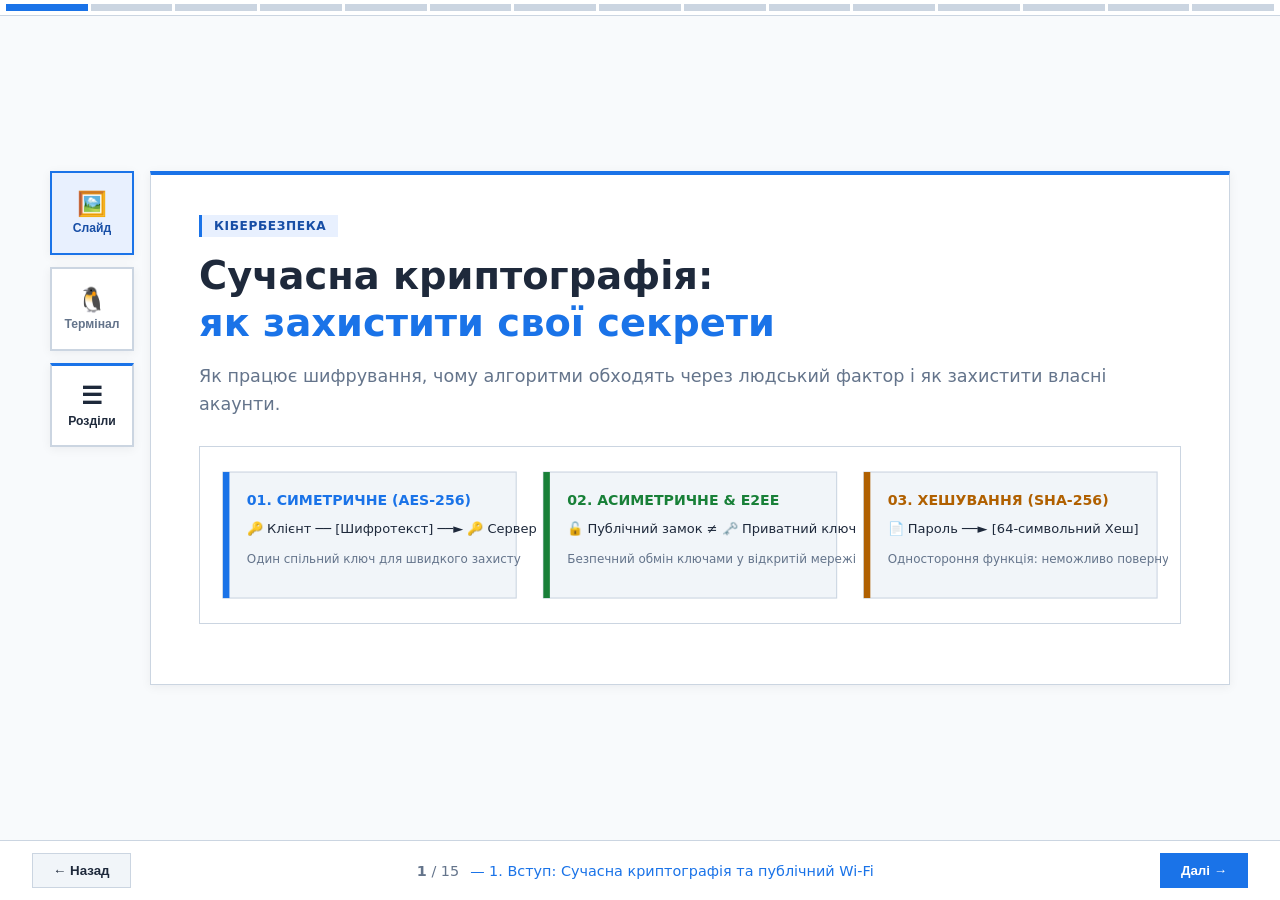
==== index.html @ 7902e2be "Init" ====
<!DOCTYPE html>
<html lang="uk">
<head>
  <meta charset="UTF-8" />
  <meta name="viewport" content="width=device-width, initial-scale=1.0" />
  <title>Сучасна криптографія</title>
  <link rel="icon" type="image/svg+xml" href="favicon.svg" />
  <link rel="stylesheet" href="styles.css?v=26" />
</head>
<body>
  <!-- Мінімалістичний сегментований індикатор прогресу зверху (замість громіздкої панелі) -->
  <div class="top-progress-strip" id="topProgressStrip" aria-label="Індикатор прогресу лекції"></div>

  <main class="stage" id="stage">

    <!-- СЛАЙД 0: Титульний + Візуальна карта -->
    <section class="slide active" data-index="0">
      <div class="slide-inner">
        <div class="cyber-pill">КІБЕРБЕЗПЕКА</div>
        <h1>Сучасна криптографія:<br><span class="gradient-text">як захистити свої секрети</span></h1>
        <p class="subtitle">Як працює шифрування, чому алгоритми обходять через людський фактор і як захистити власні акаунти.</p>

        <!-- Схема: 3 стовпи криптографії -->
        <div class="slide-svg-wrap">
          <svg viewBox="0 0 880 140" class="slide-svg" aria-label="Три кити криптографії">
            <rect x="10" y="12" width="270" height="116" fill="#F1F5F9" stroke="#CBD5E1"/>
            <rect x="10" y="12" width="6" height="116" fill="#1A73E8"/>
            <text x="32" y="42" fill="#1A73E8" font-size="13" font-weight="bold">01. СИМЕТРИЧНЕ (AES-256)</text>
            <text x="32" y="68" fill="#1E293B" font-size="12">🔑 Клієнт ── [Шифротекст] ──► 🔑 Сервер</text>
            <text x="32" y="96" fill="#64748B" font-size="11">Один спільний ключ для швидкого захисту</text>

            <rect x="305" y="12" width="270" height="116" fill="#F1F5F9" stroke="#CBD5E1"/>
            <rect x="305" y="12" width="6" height="116" fill="#188038"/>
            <text x="327" y="42" fill="#188038" font-size="13" font-weight="bold">02. АСИМЕТРИЧНЕ &amp; E2EE</text>
            <text x="327" y="68" fill="#1E293B" font-size="12">🔓 Публічний замок ≠ 🗝️ Приватний ключ</text>
            <text x="327" y="96" fill="#64748B" font-size="11">Безпечний обмін ключами у відкритій мережі</text>

            <rect x="600" y="12" width="270" height="116" fill="#F1F5F9" stroke="#CBD5E1"/>
            <rect x="600" y="12" width="6" height="116" fill="#B06000"/>
            <text x="622" y="42" fill="#B06000" font-size="13" font-weight="bold">03. ХЕШУВАННЯ (SHA-256)</text>
            <text x="622" y="68" fill="#1E293B" font-size="12">📄 Пароль ──► [64-символьний Хеш]</text>
            <text x="622" y="96" fill="#64748B" font-size="11">Одностороння функція: неможливо повернути</text>
          </svg>
        </div>
      </div>
    </section>

    <!-- СЛАЙД 1: Симетричне шифрування + Схема мережі -->
    <section class="slide" data-index="1">
      <div class="slide-inner">
        <div class="section-tag">Основи шифрування</div>
        <h2>Відкрита листівка проти Сейфа</h2>
        <p class="lead">Без криптографії кожен проміжний роутер бачить вміст пакетів. Симетричне шифрування закриває дані спільним ключем.</p>

        <!-- Схема: Перехоплення у відкритому каналі проти AES тунелю -->
        <div class="slide-svg-wrap">
          <svg viewBox="0 0 880 215" class="slide-svg" aria-label="Схема перехоплення трафіку">
            <!-- Без шифрування -->
            <rect x="10" y="10" width="860" height="90" fill="#FCE8E6" stroke="#D93025"/>
            <text x="24" y="32" fill="#D93025" font-size="12" font-weight="bold">❌ ВІДКРИТИЙ КАНАЛ (Plaintext / HTTP):</text>

            <rect x="24" y="44" width="150" height="42" fill="#FFFFFF" stroke="#CBD5E1"/>
            <text x="99" y="70" fill="#1E293B" font-size="12" font-weight="bold" text-anchor="middle">📱 Відправник</text>

            <line x1="174" y1="65" x2="320" y2="65" stroke="#D93025" stroke-width="3"/>
            <text x="247" y="56" fill="#D93025" font-size="11" font-family="monospace" text-anchor="middle">"Код: 4512"</text>

            <rect x="320" y="40" width="240" height="50" fill="#FFFFFF" stroke="#D93025" stroke-width="2"/>
            <text x="440" y="62" fill="#D93025" font-size="12" font-weight="bold" text-anchor="middle">🕵️ Wi-Fi Роутер / Перехоплювач</text>
            <text x="440" y="80" fill="#64748B" font-size="11" text-anchor="middle">Читає весь текст пакета</text>

            <line x1="560" y1="65" x2="706" y2="65" stroke="#D93025" stroke-width="3"/>
            <rect x="706" y="44" width="150" height="42" fill="#FFFFFF" stroke="#CBD5E1"/>
            <text x="781" y="70" fill="#1E293B" font-size="12" font-weight="bold" text-anchor="middle">🏢 Сервер</text>

            <!-- З шифруванням AES -->
            <rect x="10" y="114" width="860" height="90" fill="#E6F4EA" stroke="#188038"/>
            <text x="24" y="136" fill="#188038" font-size="12" font-weight="bold">✅ СИМЕТРИЧНЕ ШИФРУВАННЯ (AES-256 • Один ключ на двох):</text>

            <rect x="24" y="148" width="150" height="42" fill="#FFFFFF" stroke="#188038"/>
            <text x="99" y="174" fill="#1E293B" font-size="12" font-weight="bold" text-anchor="middle">📱 + 🔑 Ключ K</text>

            <line x1="174" y1="169" x2="320" y2="169" stroke="#188038" stroke-width="4"/>
            <text x="247" y="160" fill="#188038" font-size="11" font-family="monospace" text-anchor="middle">9f8a#d71!kLp</text>

            <rect x="320" y="144" width="240" height="50" fill="#FFFFFF" stroke="#CBD5E1"/>
            <text x="440" y="166" fill="#1E293B" font-size="12" font-weight="bold" text-anchor="middle">🕵️ Wi-Fi Роутер / Перехоплювач</text>
            <text x="440" y="184" fill="#64748B" font-size="11" text-anchor="middle">Бачить лише випадковий шум</text>

            <line x1="560" y1="169" x2="706" y2="169" stroke="#188038" stroke-width="4"/>
            <rect x="706" y="148" width="150" height="42" fill="#FFFFFF" stroke="#188038"/>
            <text x="781" y="174" fill="#1E293B" font-size="12" font-weight="bold" text-anchor="middle">🏢 + 🔑 Ключ K</text>
          </svg>
        </div>
      </div>
    </section>

    <!-- РОЗДІЛ 3: ДЕМО 1А — Класичний Шифр Цезаря -->
    <section class="slide" data-index="2">
      <div class="slide-inner">
        <div class="demo-header">
          <div>
            <span class="badge-demo">ДЕМО №1А • СИМЕТРИЧНЕ ШИФРУВАННЯ</span>
            <h2>Симетричне шифрування: Класичний Шифр Цезаря</h2>
          </div>
        </div>
        <div id="caesarPanel" class="demo-panel">
          <!-- Графічне пояснення Шифру Цезаря -->
          <div class="slide-svg-wrap">
            <svg viewBox="0 0 880 86" class="slide-svg" aria-label="Схема зсуву Шифру Цезаря">
              <rect x="10" y="10" width="210" height="66" fill="#F1F5F9" stroke="#CBD5E1"/>
              <text x="115" y="36" fill="#1E293B" font-size="12" font-weight="bold" text-anchor="middle">1. ВІДКРИТА ЛІТЕРА (x)</text>
              <text x="115" y="58" fill="#1A73E8" font-size="13" font-family="monospace" font-weight="bold" text-anchor="middle">А, Б, В ...</text>

              <line x1="220" y1="43" x2="290" y2="43" stroke="#1A73E8" stroke-width="2"/>
              <rect x="290" y="10" width="290" height="66" fill="#E8F0FE" stroke="#1A73E8"/>
              <text x="435" y="36" fill="#174EA6" font-size="12" font-weight="bold" text-anchor="middle">2. ФОРМУЛА ЗСУВУ: (x + K) mod 33</text>
              <text x="435" y="58" fill="#D93025" font-size="11" font-weight="bold" text-anchor="middle">⚠️ Лише 32 варіанти ключа K — перебір миттєвий</text>

              <line x1="580" y1="43" x2="650" y2="43" stroke="#188038" stroke-width="2"/>
              <rect x="650" y="10" width="220" height="66" fill="#E6F4EA" stroke="#188038"/>
              <text x="760" y="36" fill="#188038" font-size="12" font-weight="bold" text-anchor="middle">3. ШИФРОТЕКСТ</text>
              <text x="760" y="58" fill="#1E293B" font-size="13" font-family="monospace" font-weight="bold" text-anchor="middle">Г, Ґ, Д ...</text>
            </svg>
          </div>

          <div class="demo-grid-2">
            <div class="card">
              <h3>Вхідні дані та Ключ</h3>
              <label class="field-label">Повідомлення:</label>
              <input type="text" id="caesarInput" class="cyber-input" value="Зустрічаємось о 15:00, пароль — Піца" oninput="updateCaesar()" />

              <label class="field-label">Зсув алфавіту: <strong id="caesarShiftVal">+3</strong></label>
              <input type="range" id="caesarShift" min="1" max="32" value="3" class="cyber-range" oninput="updateCaesar()" />
              <div class="alphabet-wheel" id="alphabetPreview"></div>
            </div>

            <div class="card">
              <h3>Шифротекст та Розшифрування</h3>
              <div class="cipher-output" id="caesarOutput"></div>
              <div id="caesarAnimStatus" class="caesar-anim-status hidden"></div>
              <div class="hack-box">
                <div class="hack-header">
                  <span>Усього 32 можливих ключі</span>
                  <div class="quick-btns">
                    <button class="btn-primary btn-sm" id="btnAnimateCaesar" onclick="animateCaesarDecryption()">▶ Анімація розшифрування</button>
                    <button class="btn-danger btn-sm" onclick="bruteForceCaesar()">Перебір 32 ключів</button>
                  </div>
                </div>
                <div class="brute-results" id="caesarBruteList"></div>
              </div>
            </div>
          </div>
        </div>
      </div>
    </section>

        <!-- РОЗДІЛ 4: ДЕМО 1Б — Сучасний стандарт AES-256-GCM -->
    <section class="slide" data-index="3">
      <div class="slide-inner">
        <div class="demo-header">
          <div>
            <span class="badge-demo">ДЕМО №1Б • СИМЕТРИЧНЕ ШИФРУВАННЯ ТА АВТЕНТИФІКАЦІЯ</span>
            <h2>Симетричне шифрування: Сучасний стандарт AES-256-GCM</h2>
          </div>
        </div>
        <div id="aesPanel" class="demo-panel">
          <!-- Графічне пояснення AES-256-GCM -->
          <div class="slide-svg-wrap">
            <svg viewBox="0 0 880 92" class="slide-svg" aria-label="Схема шифрування AES-256-GCM">
              <rect x="10" y="8" width="255" height="76" fill="#F1F5F9" stroke="#CBD5E1"/>
              <text x="137" y="30" fill="#1E293B" font-size="11" font-weight="bold" text-anchor="middle">1. AES-256 (Блокове ядро)</text>
              <text x="137" y="50" fill="#1A73E8" font-size="10.5" font-family="monospace" text-anchor="middle">14 раундів • Ключ 256 біт (2^256)</text>
              <text x="137" y="69" fill="#64748B" font-size="9.5" text-anchor="middle">Сам по собі не перевіряє підміну байтів</text>

              <line x1="265" y1="46" x2="295" y2="46" stroke="#1A73E8" stroke-width="2"/>
              <rect x="295" y="8" width="285" height="76" fill="#E8F0FE" stroke="#1A73E8"/>
              <text x="437" y="30" fill="#174EA6" font-size="11" font-weight="bold" text-anchor="middle">2. CM — Counter Mode (Лічильник + IV)</text>
              <text x="437" y="50" fill="#1E293B" font-size="10.5" text-anchor="middle">Шифрує потоком будь-яку довжину тексту</text>
              <text x="437" y="69" fill="#1A73E8" font-size="9.5" font-weight="bold" text-anchor="middle">Унікальний IV робить кожен пакет неповторним</text>

              <line x1="580" y1="46" x2="610" y2="46" stroke="#188038" stroke-width="2"/>
              <rect x="610" y="8" width="260" height="76" fill="#E6F4EA" stroke="#188038" stroke-width="2"/>
              <text x="740" y="30" fill="#188038" font-size="11" font-weight="bold" text-anchor="middle">3. G — Galois Tag (Пломба 16 байт)</text>
              <text x="740" y="50" fill="#1E293B" font-size="10.5" text-anchor="middle">Контрольна сума цілісності пакета</text>
              <text x="740" y="69" fill="#D93025" font-size="9.5" font-weight="bold" text-anchor="middle">Зміна 1 біта в мережі зриває пломбу!</text>
            </svg>
          </div>

          <div class="demo-grid-2">
            <div class="card">
              <h3>1. Шифрування та структура пакета AES-GCM</h3>
              <label class="field-label">Повідомлення:</label>
              <input type="text" id="aesInput" class="cyber-input" value="Зустрічаємось о 15:00, пароль — Піца" oninput="runAESDemo()" />

              <label class="field-label">Секретний ключ (256 біт):</label>
              <div class="input-with-btn">
                <input type="text" id="aesKey" class="cyber-input" value="SuperSecretKey2026" oninput="runAESDemo()" />
                <button class="btn-secondary" onclick="mutateAESKey()">Змінити 1 символ ключа</button>
              </div>
              <div class="stats-mini">Кількість ключів: <strong>2<sup>256</sup> ≈ 1.15 × 10<sup>77</sup></strong></div>
            </div>

            <div class="card">
              <h3>2. Пакет у мережі та Перевірка пломби GCM</h3>
              <div class="cipher-output mono" id="aesOutputHex">...</div>
              <div class="cta-row" style="margin-bottom: 0.45rem;">
                <button class="btn-danger btn-sm" id="btnTamperAES" onclick="tamperAESCiphertext()">😈 Пошкодити 1 байт шифротексту в мережі</button>
              </div>
              <label class="field-label">Ключ отримувача:</label>
              <input type="text" id="aesDecryptKey" class="cyber-input" value="SuperSecretKey2026" oninput="tryDecryptAES()" />
              <div id="aesDecryptResult" class="decrypt-status success"></div>
            </div>
          </div>

          <!-- Детальне пояснення: Що таке GCM (Galois/Counter Mode) -->
          <div class="dh-usage-box">
            <div class="dh-usage-header">
              <strong>🛡️ Що означає приставка GCM (Galois/Counter Mode) у назві AES-256-GCM?</strong>
              <span>Звичайний шифр лише ховає текст, але не захищає від підміни байтів на льоту. Тому в TLS 1.3 (HTTPS) та месенджерах використовують режим <strong>GCM (автентифіковане шифрування AEAD)</strong>:</span>
            </div>
            <div class="dh-usage-grid">
              <div class="dh-usage-step">
                <div class="dh-usage-title">1. 🔢 Counter Mode (Режим лічильника)</div>
                <div style="font-size: 0.8rem; color: var(--md-text-secondary); line-height: 1.4;">Додає одноразовий вектор <code>IV (12 байт)</code> і нумерує кожен блок. Це дозволяє шифрувати дані будь-якої довжини паралельно з максимальною швидкістю.</div>
              </div>
              <div class="dh-usage-step dh-usage-step-bob">
                <div class="dh-usage-title">2. 🏷️ Galois Tag (Пломба цілісності 16 байт)</div>
                <div style="font-size: 0.8rem; color: var(--md-text-secondary); line-height: 1.4;">Під час шифрування у полі Галуа обчислюється 128-бітний <strong>тег автентифікації (GHASH)</strong>, який прикріплюється в кінець пакета як криптографічна пломба.</div>
              </div>
              <div class="dh-usage-step dh-usage-step-hacker">
                <div class="dh-usage-title">3. 🚨 Захист від активної підміни</div>
                <div style="font-size: 0.8rem; color: var(--md-text-secondary); line-height: 1.4;">Якщо хакер у мережі змінить хоча б 1 біт шифротексту наосліп, пломба <code>GCM-Tag</code> не зійдеться — і браузер миттєво відкине підроблений пакет!</div>
              </div>
            </div>
          </div>
        </div>
      </div>
    </section>

    <!-- СЛАЙД 3: Асиметричне шифрування + Схема Публічного/Приватного ключа -->
    <section class="slide" data-index="4">
      <div class="slide-inner">
        <div class="section-tag">Обмін ключами та E2EE</div>
        <h2>Як безпечно домовитися про ключ через відкриту мережу?</h2>
        <p class="lead">Якщо переслати ключ у відкритому чаті — його перехоплять. Рішення: асиметрична пара ключів.</p>

        <!-- Схема: Як працює Публічний замок та Приватний ключ -->
        <div class="slide-svg-wrap">
          <svg viewBox="0 0 880 185" class="slide-svg" aria-label="Схема асиметричного шифрування">
            <!-- Боб (Відправник) -->
            <rect x="14" y="20" width="230" height="145" fill="#F1F5F9" stroke="#CBD5E1"/>
            <rect x="14" y="20" width="230" height="6" fill="#1A73E8"/>
            <text x="129" y="50" fill="#1E293B" font-size="13" font-weight="bold" text-anchor="middle">1. ВІДПРАВНИК (БОБ)</text>
            <text x="129" y="78" fill="#1A73E8" font-size="12" font-weight="bold" text-anchor="middle">🔓 Бере Публічний ключ Аліси</text>
            <text x="129" y="102" fill="#64748B" font-size="11" text-anchor="middle">(відомий усім у мережі)</text>
            <text x="129" y="132" fill="#1E293B" font-size="11" text-anchor="middle">Клацає відкритим замком сейф</text>

            <!-- Канал передачі -->
            <line x1="244" y1="92" x2="636" y2="92" stroke="#1A73E8" stroke-width="3"/>
            <rect x="315" y="38" width="250" height="108" fill="#FFFFFF" stroke="#1A73E8" stroke-width="2"/>
            <text x="440" y="65" fill="#1E293B" font-size="12" font-weight="bold" text-anchor="middle">📦 Замкнений сейф у мережі</text>
            <text x="440" y="90" fill="#D93025" font-size="11" text-anchor="middle">🕵️ Хакер бачить Публічний ключ,</text>
            <text x="440" y="108" fill="#D93025" font-size="11" text-anchor="middle">але ним НЕ можна відкрити замок!</text>
            <text x="440" y="130" fill="#188038" font-size="11" font-weight="bold" text-anchor="middle">Тільки в один бік ──►</text>

            <!-- Аліса (Отримувач) -->
            <rect x="636" y="20" width="230" height="145" fill="#E6F4EA" stroke="#188038"/>
            <rect x="636" y="20" width="230" height="6" fill="#188038"/>
            <text x="751" y="50" fill="#1E293B" font-size="13" font-weight="bold" text-anchor="middle">2. ОТРИМУВАЧ (АЛІСА)</text>
            <text x="751" y="78" fill="#188038" font-size="12" font-weight="bold" text-anchor="middle">🗝️ Має Приватний ключ</text>
            <text x="751" y="102" fill="#64748B" font-size="11" text-anchor="middle">(ніколи не покидає її телефон)</text>
            <text x="751" y="132" fill="#188038" font-size="11" font-weight="bold" text-anchor="middle">✅ Єдина, хто відкриває сейф</text>
          </svg>
        </div>
      </div>
    </section>

    <!-- РОЗДІЛ 6: ДЕМО 2А — Протокол Діффі-Геллмана -->
    <section class="slide" data-index="5">
      <div class="slide-inner">
        <div class="demo-header">
          <div>
            <span class="badge-demo">ДЕМО №2А • ОБМІН КЛЮЧАМИ</span>
            <h2>Обмін ключами: Протокол Діффі-Геллмана та генерація ключа K</h2>
          </div>
        </div>
        <div id="dhPanel" class="demo-panel">
          <!-- Графічне пояснення обміну ключами Діффі-Геллмана: Степінь -> Залишок mod 23 -> KDF SHA-256 -> Ключ K -->
          <div class="slide-svg-wrap">
            <svg viewBox="0 0 880 96" class="slide-svg" aria-label="Схема формули Діффі-Геллмана">
              <rect x="10" y="8" width="270" height="80" fill="#F1F5F9" stroke="#CBD5E1"/>
              <text x="145" y="30" fill="#1E293B" font-size="11" font-weight="bold" text-anchor="middle">1. СТЕПІНЬ + ЗАЛИШОК (mod 23)</text>
              <text x="145" y="51" fill="#1A73E8" font-size="11" font-family="monospace" font-weight="bold" text-anchor="middle">S = B^a mod 23 = A^b mod 23</text>
              <text x="145" y="71" fill="#64748B" font-size="10" text-anchor="middle">Степінь дає велике число, а mod 23 бере залишок S</text>

              <rect x="295" y="8" width="290" height="80" fill="#E6F4EA" stroke="#188038" stroke-width="2"/>
              <text x="440" y="30" fill="#188038" font-size="11" font-weight="bold" text-anchor="middle">2. ЯК З ЧИСЛА S ОТРИМУЮТЬ КЛЮЧ K?</text>
              <text x="440" y="51" fill="#1E293B" font-size="11" font-family="monospace" font-weight="bold" text-anchor="middle">K = SHA-256(S) ──► 256 біт для AES</text>
              <text x="440" y="71" fill="#188038" font-size="10" font-weight="bold" text-anchor="middle">Спільний залишок S перетворюється у ключ K через KDF</text>

              <rect x="600" y="8" width="270" height="80" fill="#FCE8E6" stroke="#D93025"/>
              <text x="735" y="30" fill="#D93025" font-size="11" font-weight="bold" text-anchor="middle">3. ПАСИВНИЙ ХАКЕР У МЕРЕЖІ</text>
              <text x="735" y="51" fill="#1E293B" font-size="10.5" text-anchor="middle">Пасивно проглядає трафік (бачить лише A і B),</text>
              <text x="735" y="71" fill="#D93025" font-size="10" font-weight="bold" text-anchor="middle">не втручається, але без a і b не знайде ні S, ні K!</text>
            </svg>
          </div>

          <div class="dh-stage">
            <div class="dh-column">
              <h3>👩‍💻 Аліса</h3>
              <div class="color-step">
                <span>Спільні параметри:</span>
                <code class="dh-pill">g = 5, p = 23</code>
              </div>
              <div class="color-step">
                <span>Секрет Аліси (<strong id="aliceSecretVal">a = 3</strong>):</span>
                <input type="range" id="aliceSecretNum" min="2" max="7" value="3" oninput="updateDHColors()" />
              </div>
              <div class="color-step">
                <span>1. Відкритий пакет A = 5^a mod 23:</span>
                <code class="dh-formula" id="alicePublicCalc">5^3 = 125 ──► 125 mod 23 = 10</code>
              </div>
              <div class="color-step final-key-box">
                <span>2. Підносить пакет Боба (B) до степеня a і бере залишок mod 23:</span>
                <code class="dh-formula" id="alicePowerStep">Степінь: B^a = 20^3 = 8000</code>
                <code class="dh-formula" id="aliceModStep">Залишок S: 8000 ÷ 23 = 347 (залишок 19)</code>
                <div class="dh-key-result" id="aliceFinalHex">Спільний секрет S = 19 ──► K = SHA256(19)</div>
              </div>
            </div>

            <div class="dh-column hacker-column">
              <h3>🕵️ Пасивний перегляд трафіку</h3>
              <div class="intercepted-items">
                <div class="intercept-item"><span>Режим хакера:</span><strong>Пасивний (без втручання)</strong></div>
                <div class="intercept-item"><span>Бачить у мережі:</span><code id="hackerPubInfo">g = 5, p = 23</code></div>
                <div class="intercept-item"><span>Пакет Аліси:</span><code id="hackerAliceMix">A = 10 (степінь a невідомий)</code></div>
                <div class="intercept-item"><span>Пакет Боба:</span><code id="hackerBobMix">B = 20 (степінь b невідомий)</code></div>
              </div>
              <div class="hacker-fail-box">
                <span>Чому хакер не може знайти S та K з A і B:</span>
                <code class="dh-formula" id="hackerWrongHex">Пробує A × B mod 23: 10 × 20 = 200 mod 23 = 16</code>
                <div class="fail-tag" id="hackerFailReason">❌ Отримав S = 16 замість 19 (бо без a і b не можна обчислити B^a mod 23!)</div>
              </div>
            </div>

            <div class="dh-column">
              <h3>🧑‍💻 Боб</h3>
              <div class="color-step">
                <span>Спільні параметри:</span>
                <code class="dh-pill">g = 5, p = 23</code>
              </div>
              <div class="color-step">
                <span>Секрет Боба (<strong id="bobSecretVal">b = 5</strong>):</span>
                <input type="range" id="bobSecretNum" min="2" max="7" value="5" oninput="updateDHColors()" />
              </div>
              <div class="color-step">
                <span>1. Відкритий пакет B = 5^b mod 23:</span>
                <code class="dh-formula" id="bobPublicCalc">5^5 = 3125 ──► 3125 mod 23 = 20</code>
              </div>
              <div class="color-step final-key-box">
                <span>2. Підносить пакет Аліси (A) до степеня b і бере залишок mod 23:</span>
                <code class="dh-formula" id="bobPowerStep">Степінь: A^b = 10^5 = 100000</code>
                <code class="dh-formula" id="bobModStep">Залишок S: 100000 ÷ 23 = 4347 (залишок 19)</code>
                <div class="dh-key-result" id="bobFinalHex">Спільний секрет S = 19 ──► K = SHA256(19)</div>
              </div>
            </div>
          </div>

          <!-- Пояснення: Як зі спільного залишку S ми отримуємо ключ K і шифруємо повідомлення -->
          <div class="dh-usage-box">
            <div class="dh-usage-header">
              <strong>🔗 КРОК 3: Як зі спільного числа S утворюється ключ K і як він працює?</strong>
              <span>Саме піднесення до степеня дає величезне число (<code>8000</code> у Аліси і <code>100000</code> у Боба), але <strong>залишок від ділення на 23 (<code>mod 23</code>)</strong> у обох однаковий: <code>S = 19</code>. Далі з <code>S</code> виготовляють 256-бітний ключ <code>K = SHA-256(S)</code> для шифру <strong>AES-256</strong>:</span>
            </div>
            <div class="dh-usage-grid">
              <div class="dh-usage-step">
                <div class="dh-usage-title">1. 🔑 Генерація ключа K із секрету S (KDF)</div>
                <code class="dh-formula" id="dhUseAliceEnc">K = SHA-256("19") = 4A8F...9C21</code>
                <div class="dh-usage-sub" id="dhUseCipherHex">Аліса шифрує AES(K): 🔒 9F4A...E9B1</div>
              </div>
              <div class="dh-usage-step dh-usage-step-hacker">
                <div class="dh-usage-title">2. 🕵️ Хакер хешує своє хибне число (16 ≠ 19)</div>
                <code class="dh-formula" id="dhUseHackerTry">K_hack = SHA-256("16") = 09D1...3B77</code>
                <div class="fail-tag" id="dhUseHackerFail">❌ Інший ключ AES: розшифрування заблоковано!</div>
              </div>
              <div class="dh-usage-step dh-usage-step-bob">
                <div class="dh-usage-title">3. 🧑‍💻 Боб генерує той самий K і читає</div>
                <code class="dh-formula" id="dhUseBobDec">K = SHA-256("19") = 4A8F...9C21</code>
                <div class="dh-usage-ok" id="dhUseBobOk">✅ AES_Decrypt(K): «Зустріч о 18:00»</div>
              </div>
            </div>
          </div>
        </div>
      </div>
    </section>

    <!-- РОЗДІЛ 7: ДЕМО 2Б — Хмарний чат проти Наскрізного шифрування (E2EE) -->
    <section class="slide" data-index="6">
      <div class="slide-inner">
        <div class="demo-header">
          <div>
            <span class="badge-demo">ДЕМО №2Б • АРХІТЕКТУРА МЕСЕНДЖЕРІВ</span>
            <h2>Архітектура месенджерів: Хмарний чат проти Наскрізного шифрування (E2EE)</h2>
          </div>
        </div>
        <div id="chatPanel" class="demo-panel">
          <!-- Графічне порівняння Хмарного чату та E2EE -->
          <div class="slide-svg-wrap">
            <svg viewBox="0 0 880 86" class="slide-svg" aria-label="Схема Хмарного чату проти E2EE">
              <rect x="10" y="10" width="420" height="66" fill="#FCE8E6" stroke="#D93025"/>
              <text x="220" y="34" fill="#D93025" font-size="11" font-weight="bold" text-anchor="middle">☁️ ХМАРНИЙ ЧАТ (Клієнт ──► Сервер із ключем ──► Клієнт)</text>
              <text x="220" y="56" fill="#1E293B" font-size="11" text-anchor="middle">Сервер розшифровує текст для синхронізації</text>

              <rect x="450" y="10" width="420" height="66" fill="#E6F4EA" stroke="#188038"/>
              <text x="660" y="34" fill="#188038" font-size="11" font-weight="bold" text-anchor="middle">🔒 НАСКРІЗНЕ E2EE (Клієнт ══════► Клієнт)</text>
              <text x="660" y="56" fill="#1E293B" font-size="11" text-anchor="middle">Ключі тільки на телефонах • Сервер бачить лише шум</text>
            </svg>
          </div>

          <div class="chat-mode-selector">
            <button class="chat-arch-btn active" id="archCloudBtn" onclick="setChatArchitecture('cloud')">☁️ Хмарний чат (Telegram / Discord)</button>
            <button class="chat-arch-btn" id="archE2EBtn" onclick="setChatArchitecture('e2ee')">🔒 Наскрізне E2EE (Signal / Secret Chat)</button>
          </div>

          <div class="chat-sim-grid">
            <div class="chat-node">
              <h4>📱 Відправник</h4>
              <div class="key-badge" id="senderKeyBadge"></div>
              <textarea id="chatMsgInput" rows="2" class="cyber-input">Код доступу: 8492-9910</textarea>
              <button class="btn-primary full-width" onclick="simulateSendMessage()">Надіслати</button>
            </div>

            <div class="chat-node" id="serverNodeBox">
              <h4>🏢 Сервер месенджера</h4>
              <div class="key-badge" id="serverKeyStatus"></div>
              <div class="server-view-box">
                <div class="server-payload" id="serverPayloadView"></div>
              </div>
              <p class="small-note" id="serverExplainText"></p>
            </div>

            <div class="chat-node">
              <h4>📱 Отримувач</h4>
              <div class="key-badge" id="receiverKeyBadge"></div>
              <div class="chat-bubble-received" id="receiverMsgView"></div>
            </div>
          </div>
        </div>
      </div>
    </section>

        <!-- СЛАЙД 8: Хешування (Теорія + Схема верифікації пароля в БД + Навіщо потрібна Сіль у відкритому вигляді) -->
    <section class="slide" data-index="7">
      <div class="slide-inner">
        <div class="section-tag">Хешування та Паролі</div>
        <h2>Функція в один бік: SHA-256 та Криптографічна «Сіль» (Salt)</h2>
        <p class="lead">Сайти не зберігають паролі — вони зберігають їхній 64-символьний хеш разом з унікальною <strong>«сіллю» у відкритому вигляді (Plain Text)</strong>.</p>

        <!-- Схема: Як сервер перевіряє пароль через Хеш + Сіль -->
        <div class="slide-svg-wrap">
          <svg viewBox="0 0 880 190" class="slide-svg" aria-label="Схема хешування паролів">
            <!-- Вхід -->
            <rect x="14" y="22" width="195" height="64" fill="#F1F5F9" stroke="#CBD5E1"/>
            <text x="111" y="48" fill="#1E293B" font-size="12" font-weight="bold" text-anchor="middle">1. Введення пароля</text>
            <text x="111" y="70" fill="#1A73E8" font-size="12" font-family="monospace" text-anchor="middle">"MySecret2026"</text>

            <rect x="14" y="100" width="195" height="68" fill="#FEF7E0" stroke="#B06000"/>
            <text x="111" y="124" fill="#B06000" font-size="11.5" font-weight="bold" text-anchor="middle">+ Унікальна Сіль (Salt з БД)</text>
            <text x="111" y="144" fill="#1E293B" font-size="11.5" font-family="monospace" font-weight="bold" text-anchor="middle">"#9xK2pL" (Plain Text)</text>
            <text x="111" y="160" fill="#64748B" font-size="9.5" text-anchor="middle">Не секрет! Береться з таблиці БД</text>

            <line x1="209" y1="54" x2="275" y2="85" stroke="#1A73E8" stroke-width="2"/>
            <line x1="209" y1="134" x2="275" y2="105" stroke="#B06000" stroke-width="2"/>

            <!-- Хеш-функція -->
            <rect x="275" y="52" width="185" height="86" fill="#E8F0FE" stroke="#1A73E8" stroke-width="2"/>
            <text x="367" y="82" fill="#174EA6" font-size="13" font-weight="bold" text-anchor="middle">⚙️ SHA-256 / Argon2</text>
            <text x="367" y="102" fill="#1E293B" font-size="10.5" text-anchor="middle">Хешує: Пароль + Сіль</text>
            <text x="367" y="122" fill="#D93025" font-size="10" font-weight="bold" text-anchor="middle">◄── Назад неможливо!</text>

            <line x1="460" y1="95" x2="515" y2="95" stroke="#188038" stroke-width="3"/>

            <!-- База даних -->
            <rect x="515" y="22" width="350" height="146" fill="#E6F4EA" stroke="#188038"/>
            <text x="690" y="46" fill="#188038" font-size="11.5" font-weight="bold" text-anchor="middle">🗄️ БАЗА ДАНИХ СЕРВЕРА (Сіль у Plain Text + Хеш):</text>
            <rect x="532" y="58" width="316" height="32" fill="#FEF7E0" stroke="#B06000"/>
            <text x="690" y="79" fill="#B06000" font-size="11" font-family="monospace" font-weight="bold" text-anchor="middle">salt (відкритий текст): "#9xK2pL"</text>
            <rect x="532" y="96" width="316" height="32" fill="#FFFFFF" stroke="#CBD5E1"/>
            <text x="690" y="117" fill="#1E293B" font-size="11" font-family="monospace" text-anchor="middle">hash: e3b0c44298fc1c149afbf4c8996fb924...</text>
            <text x="690" y="150" fill="#188038" font-size="11" font-weight="bold" text-anchor="middle">✅ Якщо SHA-256(Пароль + Сіль) == hash — вхід дозволено</text>
          </svg>
        </div>

        <div class="demo-grid-2">
          <div class="card">
            <h3>🔓 Чому Сіль (Salt) зберігається у відкритому вигляді?</h3>
            <p style="font-size: 0.9rem; line-height: 1.5; color: var(--md-text);">
              <strong>Сіль — це не секретний ключ шифрування.</strong> У таблиці бази даних вона лежить <strong>відкритим текстом (Plain Text)</strong> прямо поруч із хешем кожного користувача.
            </p>
            <p style="font-size: 0.86rem; line-height: 1.45; color: var(--md-text-secondary); margin-top: 0.45rem;">
              Коли ви вводите пароль під час входу, сервер читає вашу відкриту сіль із бази (<code>"#9xK2pL"</code>), додає її до введеного пароля і обчислює <code>SHA-256("MySecret2026" + "#9xK2pL")</code>.
            </p>
          </div>

          <div class="card">
            <h3>🛡️ Навіщо додавати Сіль, якщо хакер теж її бачить?</h3>
            <p style="font-size: 0.88rem; line-height: 1.45; color: var(--md-text);">
              <strong>1. Різні хеші для однакових паролів:</strong> Без солі у двох людей з однаковим паролем буде однаковий хеш. З унікальною сіллю (<code>#9xK2pL</code> у Івана та <code>@7mQ1zR</code> у Марії) їхні хеші стають повністю різними!
            </p>
            <p style="font-size: 0.88rem; line-height: 1.45; color: var(--md-text); margin-top: 0.45rem;">
              <strong>2. Захист від готових таблиць (Rainbow Tables):</strong> Хакер не може пробити хеш за 1 секунду по готовій базі наперед обчислених хешів — йому доведеться перебирати паролі з нуля окремо для кожної солі!
            </p>
          </div>
        </div>
      </div>
    </section>

    <!-- СЛАЙД 6: ДЕМО 3 — SHA-256 + Краш-тест паролів -->
    <section class="slide" data-index="8">
      <div class="slide-inner">
        <div class="demo-header">
          <div>
            <span class="badge-demo">ДЕМО №3</span>
            <h2>Лавинний ефект SHA-256 та Стійкість паролів</h2>
          </div>
        </div>

        <!-- Графічне пояснення Лавинного ефекту та Формули Ентропії -->
        <div class="slide-svg-wrap">
          <svg viewBox="0 0 880 86" class="slide-svg" aria-label="Схема Лавинного ефекту та Ентропії пароля">
            <rect x="10" y="10" width="420" height="66" fill="#E8F0FE" stroke="#1A73E8"/>
            <text x="220" y="34" fill="#174EA6" font-size="11" font-weight="bold" text-anchor="middle">🌪️ ЛАВИННИЙ ЕФЕКТ SHA-256</text>
            <text x="220" y="56" fill="#1E293B" font-size="11" font-family="monospace" text-anchor="middle">Зміна 1 символу входу ──► Змінює ~50% (128 біт) хешу</text>

            <rect x="450" y="10" width="420" height="66" fill="#E6F4EA" stroke="#188038"/>
            <text x="660" y="34" fill="#188038" font-size="11" font-weight="bold" text-anchor="middle">📐 ФОРМУЛА ЕНТРОПІЇ: E = Довжина (L) × log2(Алфавіт N)</text>
            <text x="660" y="56" fill="#1E293B" font-size="11" text-anchor="middle">Довжина (4 слова Passphrase) важливіша за спецсимволи!</text>
          </svg>
        </div>

        <div class="demo-grid-2">
          <div class="card">
            <h3>Лавинний ефект SHA-256</h3>
            <label class="field-label">Текст 1:</label>
            <input type="text" id="hashInput1" class="cyber-input" value="Переказ: 100 грн" oninput="compareHashes()" />
            <div class="hash-box mono" id="hashOut1"></div>

            <label class="field-label">Текст 2:</label>
            <input type="text" id="hashInput2" class="cyber-input" value="Переказ: 100 грн." oninput="compareHashes()" />
            <div class="hash-box mono" id="hashOut2"></div>

            <div class="diff-meter">
              <span>Змінено: <strong id="hashDiffPercent"></strong></span>
              <div class="quick-btns">
                <button class="btn-secondary btn-sm" onclick="setSameHashInputs()">Однакові</button>
                <button class="btn-secondary btn-sm" onclick="flipOneCharHash()">+1 символ</button>
              </div>
            </div>
          </div>

          <div class="card">
            <h3>Краш-тест пароля</h3>
            <input type="text" id="pwdTestInput" class="cyber-input pwd-large-input" value="qwerty12345" oninput="evaluatePassword()" />

            <div class="preset-chips">
              <button class="chip" onclick="testPresetPwd('12345678')">12345678</button>
              <button class="chip" onclick="testPresetPwd('P@ssw0rd!')">P@ssw0rd!</button>
              <button class="chip chip-good" onclick="testPresetPwd('космос-піца-кактус-дрон')">космос-піца-кактус-дрон</button>
            </div>

            <div class="pwd-meter-wrap"><div class="pwd-strength-bar" id="pwdStrengthBar"></div></div>

            <div class="crack-time-panel">
              <div class="crack-label">Час перебору на GPU:</div>
              <div class="crack-value" id="crackTimeDisplay"></div>
              <div class="crack-verdict" id="crackVerdict"></div>
            </div>

            <div class="entropy-stats">
              <span>Довжина: <strong id="pwdLenStat"></strong></span>
              <span>Ентропія: <strong id="pwdEntropyStat"></strong></span>
            </div>
          </div>
        </div>

                <div class="dh-usage-box">
          <div class="dh-usage-grid">
            <div class="dh-usage-step">
              <div class="dh-usage-title">🌪️ Що таке Лавинний ефект?</div>
              <div style="font-size: 0.8rem; color: var(--md-text-secondary);">Зміна всього <strong>1 символу</strong> на вході повністю змінює <strong>~50% хешу</strong> на виході.</div>
            </div>
            <div class="dh-usage-step dh-usage-step-bob">
              <div class="dh-usage-title">🚫 Чому потрібен для паролів?</div>
              <div style="font-size: 0.8rem; color: var(--md-text-secondary);">Схожі паролі (<code>Pass1</code> і <code>Pass2</code>) дають геть різні хеші — неможливо вгадувати «тепліше-холодніше».</div>
            </div>
            <div class="dh-usage-step dh-usage-step-hacker">
              <div class="dh-usage-title">🛡️ Чому потрібен для підписів?</div>
              <div style="font-size: 0.8rem; color: var(--md-text-secondary);">Підміна навіть 1 цифри в документі кардинально змінює хеш і миттєво руйнує підпис.</div>
            </div>
          </div>
        </div>
      </div>
    </section>

    <!-- РОЗДІЛ 10: ДЕМО 4А — Електронний підпис документів (КЕП / Дія.Підпис) -->
    <section class="slide" data-index="9">
      <div class="slide-inner">
        <div class="demo-header">
          <div>
            <span class="badge-demo">ДЕМО №4А • ЦИФРОВІ СЕРТИФІКАТИ ТА ПІДПИС</span>
            <h2>Цифрові сертифікати: Електронний підпис документа (КЕП / Дія.Підпис)</h2>
          </div>
        </div>
        <div id="certSignPanel" class="demo-panel">
          <div class="slide-svg-wrap">
            <svg viewBox="0 0 880 86" class="slide-svg" aria-label="Схема електронного підпису КЕП">
              <rect x="10" y="10" width="195" height="66" fill="#F1F5F9" stroke="#CBD5E1"/>
              <text x="107" y="35" fill="#1E293B" font-size="11" font-weight="bold" text-anchor="middle">1. ДОКУМЕНТ + SHA-256</text>
              <text x="107" y="55" fill="#64748B" font-size="10" text-anchor="middle">Унікальний хеш тексту</text>

              <line x1="205" y1="43" x2="245" y2="43" stroke="#1A73E8" stroke-width="2"/>
              <rect x="245" y="10" width="295" height="66" fill="#E8F0FE" stroke="#1A73E8"/>
              <text x="392" y="35" fill="#174EA6" font-size="11" font-weight="bold" text-anchor="middle">2. ПІДПИС ПРИВАТНИМ КЛЮЧЕМ (ECDSA)</text>
              <text x="392" y="55" fill="#1A73E8" font-size="10" text-anchor="middle">Працює тільки з твоїм особистим ключем (Дія / КЕП)</text>

              <line x1="540" y1="43" x2="580" y2="43" stroke="#188038" stroke-width="2"/>
              <rect x="580" y="10" width="290" height="66" fill="#E6F4EA" stroke="#188038"/>
              <text x="725" y="35" fill="#188038" font-size="11" font-weight="bold" text-anchor="middle">3. ПЕРЕВІРКА ОСОБИСТИМ СЕРТИФІКАТОМ</text>
              <text x="725" y="55" fill="#1E293B" font-size="10" text-anchor="middle">Зміна навіть 1 цифри в документі ламає підпис!</text>
            </svg>
          </div>

          <div class="demo-grid-2">
            <div class="card">
              <h3>1. Електронний документ та Особистий сертифікат</h3>
              <div class="cert-owner-badge">
                <strong>🪪 Особистий сертифікат (АЦСК Дія):</strong> Коваленко О. І. • Алгоритм: <code>ECDSA P-256 + SHA-256</code>
              </div>
              <label class="field-label">Текст документа (спробуйте змінити суму ПІСЛЯ підписання!):</label>
              <textarea id="docSignInput" rows="2" class="cyber-input" oninput="verifySignedDocument()">НАКАЗ №42: Виплатити студенту Коваленку О. І. грант у розмірі 5000 грн.</textarea>

              <div class="cta-row">
                <button class="btn-primary" onclick="signDocumentNow()">✍️ Підписати особистим ключем</button>
                <button class="btn-secondary" onclick="tamperDocumentNow()">😈 Підробити: 5000 → 50000 грн</button>
              </div>
            </div>

            <div class="card">
              <h3>2. Криптографічна квитанція (.p7s) та Перевірка</h3>
              <label class="field-label">Поточний SHA-256 хеш тексту:</label>
              <div class="hash-box mono" id="docCurrentHash">...</div>

              <label class="field-label">Цифровий підпис ECDSA (прикріплений до документа):</label>
              <div class="hash-box mono" id="docSignatureHex">...</div>

              <div id="docVerifyStatus" class="decrypt-status success"></div>
            </div>
          </div>

                    <div class="dh-usage-box">
            <div class="dh-usage-grid">
              <div class="dh-usage-step">
                <div class="dh-usage-title">1. 🗝️ Створення підпису (Автор)</div>
                <code class="dh-formula">Підпис = Sign(SHA256(Текст), Key_Priv)</code>
                <div style="font-size: 0.8rem; color: var(--md-text-secondary);">Рахуємо хеш документа і запечатуємо його своїм <strong>Приватним ключем</strong>.</div>
              </div>
              <div class="dh-usage-step dh-usage-step-bob">
                <div class="dh-usage-title">2. 🔓 Перевірка підпису (Отримувач)</div>
                <code class="dh-formula">Verify(Підпис, Key_Pub) == SHA256(Текст)</code>
                <div style="font-size: 0.8rem; color: var(--md-text-secondary);">Перевіряємо підпис <strong>Публічним ключем</strong> автора і звіряємо з хешем тексту.</div>
              </div>
              <div class="dh-usage-step dh-usage-step-hacker">
                <div class="dh-usage-title">3. 🚨 Захист від підробки</div>
                <code class="dh-formula">Зміна 1 цифри ──► Хеші не збігаються</code>
                <div style="font-size: 0.8rem; color: var(--md-text-secondary);">Будь-яка правка тексту змінює його хеш, і старий підпис стає недійсним.</div>
              </div>
            </div>
          </div>
        </div>
      </div>
    </section>

    <!-- РОЗДІЛ 11: ДЕМО 4Б — Інспектор HTTPS-сертифікатів та Центри сертифікації (CA) -->
    <section class="slide" data-index="10">
      <div class="slide-inner">
        <div class="demo-header">
          <div>
            <span class="badge-demo">ДЕМО №4Б • ЦИФРОВІ СЕРТИФІКАТИ ТА PKI</span>
            <h2>Цифрові сертифікати: Інспектор HTTPS-сертифікатів та Центри CA</h2>
          </div>
        </div>
        <div id="certHttpsPanel" class="demo-panel">
          <div class="slide-svg-wrap">
            <svg viewBox="0 0 880 86" class="slide-svg" aria-label="Схема ланцюжка довіри HTTPS">
              <rect x="10" y="10" width="250" height="66" fill="#E8F0FE" stroke="#1A73E8"/>
              <text x="135" y="35" fill="#174EA6" font-size="11" font-weight="bold" text-anchor="middle">🏛️ КОРЕНЕВИЙ ЦЕНТР (Root CA)</text>
              <text x="135" y="55" fill="#1E293B" font-size="10" text-anchor="middle">DigiCert / Let's Encrypt (вшитий у ОС)</text>

              <line x1="260" y1="43" x2="310" y2="43" stroke="#1A73E8" stroke-width="2"/>
              <rect x="310" y="10" width="260" height="66" fill="#F1F5F9" stroke="#CBD5E1"/>
              <text x="440" y="35" fill="#1E293B" font-size="11" font-weight="bold" text-anchor="middle">📜 СЕРТИФІКАТ САЙТУ (X.509)</text>
              <text x="440" y="55" fill="#1A73E8" font-size="10" text-anchor="middle">Домен (CN) + Публічний ключ + Підпис CA</text>

              <line x1="570" y1="43" x2="620" y2="43" stroke="#188038" stroke-width="2"/>
              <rect x="620" y="10" width="250" height="66" fill="#E6F4EA" stroke="#188038"/>
              <text x="745" y="35" fill="#188038" font-size="11" font-weight="bold" text-anchor="middle">🌐 БРАУЗЕР ПЕРЕВІРЯЄ ПІДПИС</text>
              <text x="745" y="55" fill="#1E293B" font-size="10" text-anchor="middle">Захищає від підміни ключа у Wi-Fi</text>
            </svg>
          </div>

          <div class="chat-mode-selector">
            <button class="chat-arch-btn active" id="certBtnBank" onclick="inspectHttpsCert('bank')">✅ monobank.ua (Справжній банк)</button>
            <button class="chat-arch-btn" id="certBtnPhish" onclick="inspectHttpsCert('phish')">🎭 instagrarn.com (Фішинг із замочком HTTPS!)</button>
            <button class="chat-arch-btn" id="certBtnMitm" onclick="inspectHttpsCert('mitm')">🚨 Хакер у Wi-Fi (Самопідписаний MITM)</button>
          </div>

          <div class="demo-grid-2">
            <div class="card">
              <h3>Паспорт TLS/HTTPS-сертифіката (X.509)</h3>
              <div class="cert-fields-list" id="httpsCertDetails"></div>
            </div>
            <div class="card">
              <h3>Вердикт браузера та На що дивитися</h3>
              <div id="httpsCertVerdict" class="decrypt-status success"></div>
              <p class="small-note mt-1" id="httpsCertExplain"></p>
            </div>
          </div>
        </div>
      </div>
    </section>

    <!-- СЛАЙД 8: Соціальна інженерія + Схема MITM-фішингу -->
    <section class="slide" data-index="11">
      <div class="slide-inner">
        <div class="section-tag">Людський фактор</div>
        <h2>Чому атакують людей, а не математику</h2>
        <p class="lead">Замість злому AES-256 зловмисники ставлять фейковий сайт-посередник із замочком HTTPS і перехоплюють код сесії.</p>

        <!-- Схема: MITM Reverse Proxy Phishing -->
        <div class="slide-svg-wrap">
          <svg viewBox="0 0 880 155" class="slide-svg" aria-label="Схема фішингової атаки посередника">
            <rect x="14" y="24" width="195" height="105" fill="#F1F5F9" stroke="#CBD5E1"/>
            <text x="111" y="55" fill="#1E293B" font-size="13" font-weight="bold" text-anchor="middle">👤 Користувач</text>
            <text x="111" y="80" fill="#64748B" font-size="11" text-anchor="middle">Бачить 🔒 HTTPS замочок</text>
            <text x="111" y="102" fill="#D93025" font-size="11" font-weight="bold" text-anchor="middle">Вводить логін + 5 цифр коду</text>

            <line x1="209" y1="76" x2="315" y2="76" stroke="#D93025" stroke-width="3"/>
            <text x="262" y="65" fill="#D93025" font-size="10" font-weight="bold" text-anchor="middle">Зашифровано!</text>

            <rect x="315" y="18" width="250" height="118" fill="#FCE8E6" stroke="#D93025" stroke-width="2"/>
            <text x="440" y="48" fill="#D93025" font-size="13" font-weight="bold" text-anchor="middle">🎭 Фейковий сайт-проксі</text>
            <text x="440" y="70" fill="#1E293B" font-size="12" font-family="monospace" text-anchor="middle">https://instagrarn.com</text>
            <text x="440" y="95" fill="#D93025" font-size="11" text-anchor="middle">За 0.1 сек пересилає код боту</text>
            <text x="440" y="115" fill="#64748B" font-size="10" text-anchor="middle">(Підміна літери m → rn)</text>

            <line x1="565" y1="76" x2="671" y2="76" stroke="#D93025" stroke-width="3"/>
            <text x="618" y="65" fill="#D93025" font-size="10" font-weight="bold" text-anchor="middle">Крадіжка сесії</text>

            <rect x="671" y="24" width="195" height="105" fill="#F1F5F9" stroke="#CBD5E1"/>
            <text x="768" y="55" fill="#1E293B" font-size="13" font-weight="bold" text-anchor="middle">🏢 Справжній Сервер</text>
            <text x="768" y="80" fill="#64748B" font-size="11" text-anchor="middle">Приймає справжній код</text>
            <text x="768" y="102" fill="#D93025" font-size="11" font-weight="bold" text-anchor="middle">Відкриває доступ хакеру</text>
          </svg>
        </div>
      </div>
    </section>

    <!-- СЛАЙД 9: ДЕМО 5 — Квіз -->
    <section class="slide" data-index="12">
      <div class="slide-inner">
        <div class="demo-header">
          <div>
            <span class="badge-demo">ДЕМО №5</span>
            <h2>Фішинг чи Оригінал?</h2>
          </div>
          <div class="quiz-score-badge">
            Кейс <span id="quizCurrentNum">1</span>/4 • Рахунок: <strong id="quizScore">0</strong>
          </div>
        </div>

        <div class="quiz-container">
          <!-- Графічна анатомія URL-адреси для перевірки домену -->
          <div class="slide-svg-wrap">
            <svg viewBox="0 0 880 82" class="slide-svg" aria-label="Схема анатомії URL та перевірки домену">
              <rect x="10" y="10" width="215" height="62" fill="#FEF7E0" stroke="#B06000"/>
              <text x="117" y="34" fill="#B06000" font-size="11" font-weight="bold" text-anchor="middle">🔒 https:// (Протокол)</text>
              <text x="117" y="54" fill="#64748B" font-size="10" text-anchor="middle">Є навіть у шахраїв!</text>

              <rect x="235" y="10" width="205" height="62" fill="#F1F5F9" stroke="#CBD5E1"/>
              <text x="337" y="34" fill="#1E293B" font-size="11" font-weight="bold" text-anchor="middle">send. (Піддомен)</text>
              <text x="337" y="54" fill="#64748B" font-size="10" text-anchor="middle">Може бути будь-яким</text>

              <rect x="450" y="10" width="245" height="62" fill="#E6F4EA" stroke="#188038" stroke-width="2"/>
              <text x="572" y="34" fill="#188038" font-size="12" font-weight="bold" text-anchor="middle">🎯 monobank.ua (ГОЛОВНИЙ ДОМЕН)</text>
              <text x="572" y="54" fill="#1E293B" font-size="10" font-weight="bold" text-anchor="middle">Перевіряй літеру-в-літеру перед першим «/»</text>

              <rect x="705" y="10" width="165" height="62" fill="#F1F5F9" stroke="#CBD5E1"/>
              <text x="787" y="34" fill="#1E293B" font-size="11" font-weight="bold" text-anchor="middle">/jar/7Xk... (Шлях)</text>
              <text x="787" y="54" fill="#64748B" font-size="10" text-anchor="middle">Сторінка на сайті</text>
            </svg>
          </div>

          <div class="browser-mockup">
            <div class="browser-toolbar">
              <div class="dots"><span></span><span></span><span></span></div>
              <div class="url-bar">
                <span class="https-lock">🔒 https://</span><span id="quizUrlDomain" class="url-domain"></span><span id="quizUrlPath" class="url-path"></span>
              </div>
            </div>
            <div class="browser-body">
              <div class="case-tag" id="quizCaseCategory"></div>
              <h3 id="quizCaseTitle"></h3>
              <p id="quizCaseDesc" class="small-note"></p>
              <div class="fake-ui-preview" id="quizVisualBox"></div>
            </div>
          </div>

          <div class="quiz-actions" id="quizVoteButtons">
            <button class="btn-vote btn-safe" onclick="submitQuizAnswer(true)">✅ Оригінал</button>
            <button class="btn-vote btn-phish" onclick="submitQuizAnswer(false)">🚨 Фішинг</button>
          </div>

          <div class="quiz-explanation hidden" id="quizExplanationBox">
            <div class="exp-title" id="quizExpTitle"></div>
            <p id="quizExpText"></p>
            <button class="btn-primary mt-1" id="quizNextBtn" onclick="nextQuizCase()">Далі →</button>
          </div>
        </div>
      </div>
    </section>

    <!-- СЛАЙД 10: 2FA та Passkeys + Схема роботи Passkey -->
    <section class="slide" data-index="13">
      <div class="slide-inner">
        <div class="section-tag">Захист входу</div>
        <h2>Захист акаунтів: Піраміда 2FA, Хмарний пароль та Passkeys (FIDO2)</h2>

        <!-- Схема: Механіка Passkey Challenge-Response -->
        <div class="slide-svg-wrap">
          <svg viewBox="0 0 880 150" class="slide-svg" aria-label="Схема автентифікації Passkeys">
            <rect x="14" y="18" width="245" height="114" fill="#E6F4EA" stroke="#188038"/>
            <text x="136" y="45" fill="#188038" font-size="13" font-weight="bold" text-anchor="middle">📱 Захищений чіп (FaceID)</text>
            <text x="136" y="72" fill="#1E293B" font-size="11" text-anchor="middle">Зберігає 🗝️ Приватний ключ</text>
            <text x="136" y="95" fill="#64748B" font-size="11" text-anchor="middle">Перевіряє точний домен сайту</text>
            <text x="136" y="116" fill="#188038" font-size="11" font-weight="bold" text-anchor="middle">Ніколи не передає ключ у мережу</text>

            <line x1="259" y1="55" x2="615" y2="55" stroke="#1A73E8" stroke-width="2" stroke-dasharray="5,5"/>
            <text x="437" y="45" fill="#1A73E8" font-size="11" font-weight="bold" text-anchor="middle">◄── 1. Сервер надсилає випадковий запит (Challenge)</text>

            <line x1="259" y1="98" x2="615" y2="98" stroke="#188038" stroke-width="3"/>
            <text x="437" y="88" fill="#188038" font-size="11" font-weight="bold" text-anchor="middle">2. Телефон повертає Цифровий Підпис ──►</text>

            <rect x="615" y="18" width="250" height="114" fill="#F1F5F9" stroke="#CBD5E1"/>
            <text x="740" y="45" fill="#1E293B" font-size="13" font-weight="bold" text-anchor="middle">🏢 Сервер сайту</text>
            <text x="740" y="72" fill="#1A73E8" font-size="11" text-anchor="middle">Має лише 🔓 Публічний ключ</text>
            <text x="740" y="95" fill="#64748B" font-size="11" text-anchor="middle">Перевіряє математичний підпис</text>
            <text x="740" y="116" fill="#188038" font-size="11" font-weight="bold" text-anchor="middle">✅ Стійкий до фішингу та зливів БД</text>
          </svg>
        </div>

                <div class="tier-list">
          <div class="tier-item">
            <div class="tier-badge">Рівень 1 • Слабкий 2FA</div>
            <h4>📩 Код із SMS — летить через мобільного оператора (вразливий до перевипуску SIM-картки та фішингу)</h4>
          </div>
          <div class="tier-item">
            <div class="tier-badge">Рівень 2 • Надійний 2FA</div>
            <h4>📱 2FA-додаток (Authenticator) + Хмарний пароль — код генерується офлайн на телефоні, SIM-картка не задіяна</h4>
          </div>
          <div class="tier-item tier-best">
            <div class="tier-badge">Рівень 3 • Максимальний захист</div>
            <h4>🧬 Passkeys (FIDO2) — криптоключ із біркою домену, немає жодних цифр, які можна ввести шахраю</h4>
          </div>
        </div>

                <div class="dh-usage-grid" style="margin-top: 0.85rem; grid-template-columns: repeat(4, 1fr);">
          <div class="dh-usage-step">
            <div class="dh-usage-title">📱 Чим 2FA-додаток кращий за SMS?</div>
            <code class="dh-formula">Код = SHA(Ключ + Час)</code>
            <div style="font-size: 0.8rem; color: var(--md-text-secondary); line-height: 1.38;"><strong>SMS</strong> летить через мережу оператора (можна вкрасти дублікатом SIM). А <strong>Authenticator</strong> рахує 6 цифр кожні 30 сек <strong>офлайн прямо на телефоні</strong> без участі мобільної мережі!</div>
          </div>
          <div class="dh-usage-step">
            <div class="dh-usage-title">☁️ Хмарний пароль (2FA)</div>
            <div style="font-size: 0.82rem; color: var(--md-text-secondary); line-height: 1.4;">Постійний другий пароль у Telegram/WhatsApp. Навіть якщо шахрай перехопить SMS-код — без цього пароля він не увійде.</div>
          </div>
          <div class="dh-usage-step dh-usage-step-bob">
            <div class="dh-usage-title">🧬 Що таке Passkey?</div>
            <div style="font-size: 0.82rem; color: var(--md-text-secondary); line-height: 1.4;">Замість пароля телефон створює пару ключів: <strong>Приватний</strong> живе у чіпі (FaceID), а <strong>Публічний</strong> — на сайті. Ввести чи продиктувати його шахраю неможливо.</div>
          </div>
                              <div class="dh-usage-step dh-usage-step-hacker">
            <div class="dh-usage-title">🔗 Як відбувається перевірка (валідація)?</div>
            <code class="dh-formula">Підпис = Sign(Challenge + Домен, Key_Priv)</code>
            <div style="font-size: 0.79rem; color: var(--md-text-secondary); line-height: 1.36;">
              <strong>1. Запит:</strong> сайт шле випадкове число (<code>Challenge</code>).<br/>
              <strong>2. Підпис:</strong> браузер додає до нього адресу поточної вкладки, і чіп підписує <code>Challenge + Домен</code>.<br/>
              <strong>3. Перевірка:</strong> сервер звіряє підпис <strong>Публічним ключем</strong>. Якщо домен у підписі чужий — вхід відхилено!
            </div>
          </div>
        </div>
      </div>
    </section>

    <!-- СЛАЙД 11: Чек-лист -->
    <section class="slide" data-index="14">
      <div class="slide-inner">
        <div class="section-tag">Підсумок</div>
        <h2>Чек-лист цифрової безпеки</h2>

        <!-- Графічна схема ешелонованого захисту (Defense in Depth) -->
        <div class="slide-svg-wrap">
          <svg viewBox="0 0 880 90" class="slide-svg" aria-label="Схема рівнів цифрового захисту">
            <rect x="10" y="12" width="205" height="66" fill="#E8F0FE" stroke="#1A73E8"/>
            <text x="112" y="38" fill="#174EA6" font-size="11" font-weight="bold" text-anchor="middle">ШАР 1: ПАРОЛІ</text>
            <text x="112" y="58" fill="#1E293B" font-size="10" text-anchor="middle">Менеджер паролів + Passphrase</text>

            <line x1="215" y1="45" x2="232" y2="45" stroke="#1A73E8" stroke-width="2"/>
            <rect x="232" y="12" width="205" height="66" fill="#E8F0FE" stroke="#1A73E8"/>
            <text x="334" y="38" fill="#174EA6" font-size="11" font-weight="bold" text-anchor="middle">ШАР 2: ДРУГИЙ ФАКТОР</text>
            <text x="334" y="58" fill="#1E293B" font-size="10" text-anchor="middle">Passkey / 2FA App / Cloud Pass</text>

            <line x1="437" y1="45" x2="454" y2="45" stroke="#1A73E8" stroke-width="2"/>
            <rect x="454" y="12" width="205" height="66" fill="#E8F0FE" stroke="#1A73E8"/>
            <text x="556" y="38" fill="#174EA6" font-size="11" font-weight="bold" text-anchor="middle">ШАР 3: КАНАЛ ЗВ'ЯЗКУ</text>
            <text x="556" y="58" fill="#1E293B" font-size="10" text-anchor="middle">Наскрізне шифрування E2EE</text>

            <line x1="659" y1="45" x2="676" y2="45" stroke="#188038" stroke-width="2"/>
            <rect x="676" y="12" width="194" height="66" fill="#E6F4EA" stroke="#188038" stroke-width="2"/>
            <text x="773" y="38" fill="#188038" font-size="11" font-weight="bold" text-anchor="middle">ШАР 4: УВАЖНІСТЬ</text>
            <text x="773" y="58" fill="#1E293B" font-size="10" text-anchor="middle">Перевірка домену та сесій</text>
          </svg>
        </div>

        <div class="checklist-interactive">
          <label class="check-row">
            <input type="checkbox" onchange="updateShieldScore()" />
            <div class="check-body">
              <strong>1. Перевірити активні пристрої та увімкнути Хмарний пароль у Telegram</strong>
            </div>
          </label>
          <label class="check-row">
            <input type="checkbox" onchange="updateShieldScore()" />
            <div class="check-body">
              <strong>2. Використовувати Менеджер паролів + Passphrase із 4 слів</strong>
            </div>
          </label>
          <label class="check-row">
            <input type="checkbox" onchange="updateShieldScore()" />
            <div class="check-body">
              <strong>3. Увімкнути 2FA-додаток або Passkey на пошті та основних акаунтах</strong>
            </div>
          </label>
          <label class="check-row">
            <input type="checkbox" onchange="updateShieldScore()" />
            <div class="check-body">
              <strong>4. Використовувати E2EE (Signal / Secret Chat) для чутливих даних</strong>
            </div>
          </label>
          <label class="check-row">
            <input type="checkbox" onchange="updateShieldScore()" />
            <div class="check-body">
              <strong>5. Завжди перевіряти домен перед вводом пароля чи коду</strong>
            </div>
          </label>
        </div>

        <div class="shield-meter-footer">
          <div id="shieldStatusText">Виконано: 0 / 5</div>
          <div>🎤 Питання та відповіді (Q&A)</div>
        </div>
      </div>
    </section>

  </main>

  <!-- Вбудована Linux VM (автоматично монтується всередину поточного слайду поруч із бічними кнопками перемикання) -->
  <section class="linux-vm-dock hidden" id="linuxVmDock">
    <div class="vm-cli-hint-bar">
      <div class="cli-hint-left">
        <span class="vm-badge">🐧 LINUX CRYPTO VM (Ubuntu 24.04)</span>
        <span class="cli-topic-label" id="cliTopicLabel">Практика в терміналі до цього слайду:</span>
        <code class="cli-suggested-cmd" id="cliSuggestedCmd">openssl version -a</code>
      </div>
      <div class="cli-hint-actions">
        <button class="btn-primary btn-sm" onclick="runSuggestedCli()">▶ Вставити та виконати</button>
        <button class="btn-secondary btn-sm" onclick="copySuggestedCli()">📋 Копіювати</button>
        <button class="btn-secondary btn-sm" onclick="clearTerminal()">Очистити</button>
      </div>
    </div>

    <div class="vm-terminal-body" id="vmTerminalBody" onclick="focusVmInput()">
      <div class="vm-output" id="vmOutput"></div>
      <div class="vm-input-line">
        <span class="vm-prompt" id="vmPrompt">student@crypto-vm:~/lab$</span>
        <input
          type="text"
          id="vmCommandInput"
          class="vm-input"
          autocomplete="off"
          spellcheck="false"
          placeholder="Введіть Linux-команду або натисніть «▶ Вставити та виконати» вище (help — список команд)..."
        />
      </div>
    </div>
  </section>

  <!-- Спливаюче вікно (Toast / Modal Drawer) для швидкої навігації по вкладках та підвкладках -->
  <div class="nav-toast-backdrop hidden" id="navToastBackdrop" onclick="closeNavToast(event)">
    <div class="nav-toast-window" onclick="event.stopPropagation()">
      <div class="nav-toast-header">
        <div>
          <strong>☰ Усі Розділи Лекції (1–15)</strong>
          <span class="nav-toast-sub">Оберіть розділ для переходу</span>
        </div>
        <div class="nav-toast-tools">
          <a class="ctrl-btn link-btn" href="speaker.html">📚 Спікер</a>
          <button class="ctrl-btn" onclick="toggleSpeakerNotes(); closeNavToast();" title="Нотатки спікера (N)">🎙️ Нотатки</button>
          <button class="ctrl-btn" onclick="toggleFullscreen()" title="Повний екран (F)">⛶</button>
          <button class="close-drawer" onclick="closeNavToast()">✕</button>
        </div>
      </div>

      <div class="nav-toast-body" id="navToastList"></div>
    </div>
  </div>

  <aside class="speaker-drawer hidden" id="speakerDrawer">
    <div class="drawer-header">
      <strong>🎙️ Нотатки спікера</strong>
      <button class="close-drawer" onclick="toggleSpeakerNotes()">✕</button>
    </div>
    <div class="drawer-content" id="speakerNoteContent"></div>
  </aside>

  <footer class="bottom-nav">
    <button class="nav-btn" id="prevBtn" onclick="prevSlide()">← Назад</button>
    <div class="slide-counter">
      <strong id="currentSlideNum">1</strong> / <span id="totalSlidesNum">15</span>
      <span class="slide-title-hint" id="currentSlideHint"></span>
    </div>
    <button class="nav-btn nav-btn-primary" id="nextBtn" onclick="nextSlide()">Далі →</button>
  </footer>

  <script src="app.js?v=26"></script>
</body>
</html>
---- styles.css ----
:root {
  /* Sharp Material Design Light Palette */
  --md-bg: #F8FAFC;
  --md-surface: #FFFFFF;
  --md-surface-tonal: #F1F5F9;
  --md-primary: #1A73E8;
  --md-primary-container: #E8F0FE;
  --md-on-primary-container: #174EA6;
  --md-text: #1E293B;
  --md-text-secondary: #64748B;
  --md-outline: #CBD5E1;
  --md-success: #188038;
  --md-success-bg: #E6F4EA;
  --md-danger: #D93025;
  --md-danger-bg: #FCE8E6;
  --md-warning: #B06000;
  --md-warning-bg: #FEF7E0;
  --md-radius-lg: 0px;
  --md-radius-md: 0px;
  --md-radius-sm: 0px;
  --md-shadow: 0 2px 10px rgba(15, 23, 42, 0.06);
  --font-sans: 'Roboto', 'Inter', system-ui, -apple-system, sans-serif;
  --font-mono: 'Roboto Mono', 'JetBrains Mono', monospace;
}

* {
  box-sizing: border-box;
  margin: 0;
  padding: 0;
  border-radius: 0 !important;
}

body {
  background: var(--md-bg);
  color: var(--md-text);
  font-family: var(--font-sans);
  min-height: 100vh;
  display: flex;
  flex-direction: column;
  -webkit-font-smoothing: antialiased;
}

/* Мінімалістичний сегментований індикатор прогресу вгорі екрана (замість громіздкого топ-бару) */
.top-progress-strip {
  position: sticky;
  top: 0;
  z-index: 60;
  display: flex;
  gap: 3px;
  padding: 4px 6px;
  height: 16px;
  background: var(--md-surface);
  border-bottom: 1px solid var(--md-outline);
  width: 100%;
}

.prog-module-group {
  flex: 1;
  display: flex;
  gap: 2px;
  height: 8px;
}

.prog-seg {
  flex: 1;
  background: var(--md-outline);
  cursor: pointer;
  transition: background 0.15s ease;
}

.prog-seg:hover {
  background: #93C5FD;
}

.prog-seg.passed {
  background: #93C5FD;
}

.prog-seg.active {
  background: var(--md-primary);
}

/* Спливаюче вікно (Toast / Modal Drawer) для вибору Вкладок та Підвкладок */
.nav-toast-backdrop {
  position: fixed;
  inset: 0;
  background: rgba(15, 23, 42, 0.45);
  z-index: 200;
  display: flex;
  align-items: center;
  justify-content: center;
  padding: 1rem;
}

.nav-toast-window {
  width: 100%;
  max-width: 620px;
  max-height: 82vh;
  background: var(--md-surface);
  border: 2px solid var(--md-outline);
  border-top: 4px solid var(--md-primary);
  box-shadow: 0 20px 48px rgba(15, 23, 42, 0.25);
  display: flex;
  flex-direction: column;
  animation: mdFade 0.18s ease;
}

.nav-toast-header {
  display: flex;
  align-items: center;
  justify-content: space-between;
  padding: 0.9rem 1.25rem;
  background: var(--md-surface-tonal);
  border-bottom: 1px solid var(--md-outline);
  gap: 0.75rem;
  flex-wrap: wrap;
}

.nav-toast-header strong {
  display: block;
  font-size: 1rem;
  color: var(--md-text);
}

.nav-toast-sub {
  font-size: 0.78rem;
  color: var(--md-text-secondary);
}

.nav-toast-tools {
  display: flex;
  align-items: center;
  gap: 0.4rem;
}

.nav-toast-body {
  padding: 1rem 1.25rem;
  overflow-y: auto;
  display: flex;
  flex-direction: column;
  gap: 0.75rem;
}

.toast-module-card {
  background: var(--md-surface-tonal);
  border: 1px solid var(--md-outline);
  border-left: 4px solid transparent;
  padding: 0.85rem 1rem;
}

.toast-module-card.active {
  border-left-color: var(--md-primary);
  background: #F8FAFF;
}

.toast-module-title {
  display: flex;
  align-items: center;
  justify-content: space-between;
  font-weight: 700;
  font-size: 0.95rem;
  color: var(--md-text);
  margin-bottom: 0.55rem;
  cursor: pointer;
}

.toast-module-title:hover {
  color: var(--md-primary);
}

.toast-subtabs {
  display: flex;
  flex-wrap: wrap;
  gap: 0.45rem;
}

.toast-subtab-btn {
  background: var(--md-surface);
  color: var(--md-text-secondary);
  border: 1px solid var(--md-outline);
  padding: 0.45rem 0.8rem;
  font-size: 0.82rem;
  font-weight: 600;
  cursor: pointer;
  transition: all 0.15s ease;
}

.toast-subtab-btn:hover {
  border-color: var(--md-primary);
  color: var(--md-text);
}

.toast-subtab-btn.active {
  background: var(--md-primary);
  color: #FFFFFF;
  border-color: var(--md-primary);
}

.ctrl-btn {
  background: var(--md-surface);
  color: var(--md-text);
  border: 1px solid var(--md-outline);
  padding: 0.4rem 0.75rem;
  cursor: pointer;
  font-size: 0.82rem;
  font-weight: 600;
  text-decoration: none;
}

.link-btn {
  background: var(--md-primary-container);
  color: var(--md-on-primary-container);
  border-color: var(--md-primary);
}

/* Main Stage */
.stage {
  flex: 1;
  display: flex;
  align-items: center;
  justify-content: center;
  padding: 1.5rem 2rem;
}

.slide {
  display: none;
  width: 100%;
  max-width: 1180px;
  animation: mdFade 0.2s ease;
}

.slide.active {
  display: block;
}

.slide-pane-layout {
  display: flex;
  align-items: flex-start;
  gap: 1rem;
  width: 100%;
}

.slide-pane-btns {
  display: flex;
  flex-direction: column;
  gap: 0.75rem;
  flex-shrink: 0;
}

.pane-switch-btn {
  width: 84px;
  height: 84px;
  background: var(--md-surface);
  color: var(--md-text-secondary);
  border: 2px solid var(--md-outline);
  display: flex;
  flex-direction: column;
  align-items: center;
  justify-content: center;
  gap: 0.35rem;
  cursor: pointer;
  font-size: 0.76rem;
  font-weight: 700;
  box-shadow: var(--md-shadow);
  transition: all 0.15s ease;
}

.pane-switch-btn:hover {
  border-color: var(--md-primary);
  color: var(--md-text);
}

.pane-switch-btn.active {
  background: var(--md-primary-container);
  color: var(--md-on-primary-container);
  border-color: var(--md-primary);
}

.pane-switch-btn.btn-mode-sections {
  border-top: 3px solid var(--md-primary);
  color: var(--md-text);
}

.pane-switch-btn.btn-mode-sections:hover {
  background: var(--md-primary-container);
  color: var(--md-on-primary-container);
}

.pane-switch-icon {
  font-size: 1.5rem;
  line-height: 1;
}

.slide-pane-viewport {
  flex: 1;
  min-width: 0;
}

@keyframes mdFade {
  from { opacity: 0; transform: translateY(4px); }
  to { opacity: 1; transform: translateY(0); }
}

.slide-inner {
  background: var(--md-surface);
  border: 1px solid var(--md-outline);
  border-top: 4px solid var(--md-primary);
  padding: 2.5rem 3rem;
  box-shadow: var(--md-shadow);
}

.cyber-pill, .section-tag, .badge-demo {
  display: inline-block;
  font-size: 0.76rem;
  font-weight: 700;
  text-transform: uppercase;
  letter-spacing: 0.05em;
  color: var(--md-on-primary-container);
  background: var(--md-primary-container);
  padding: 0.25rem 0.75rem;
  margin-bottom: 1rem;
  border-left: 3px solid var(--md-primary);
}

h1 {
  font-size: 2.4rem;
  font-weight: 700;
  line-height: 1.2;
  color: var(--md-text);
  margin-bottom: 1rem;
}

h2 {
  font-size: 1.75rem;
  font-weight: 700;
  line-height: 1.3;
  color: var(--md-text);
  margin-bottom: 0.75rem;
}

.gradient-text {
  color: var(--md-primary);
}

.subtitle, .lead {
  font-size: 1.1rem;
  color: var(--md-text-secondary);
  line-height: 1.6;
  margin-bottom: 1.75rem;
}

/* Material Cards & Grids */
.hook-cards, .warning-cards-3 {
  display: grid;
  grid-template-columns: repeat(3, 1fr);
  gap: 1.25rem;
  margin-bottom: 1.75rem;
}

.comparison-grid, .demo-grid-2, .concept-cards-2, .key-rules-grid {
  display: grid;
  grid-template-columns: 1fr 1fr;
  gap: 1.25rem;
  margin-bottom: 1.25rem;
}

.hook-card, .comp-box, .card, .concept-card, .rule-card, .warn-card {
  background: var(--md-surface-tonal);
  padding: 1.5rem;
  border: 1px solid var(--md-outline);
}

.hook-icon {
  font-size: 1.75rem;
  margin-bottom: 0.5rem;
}

.hook-card h3, .card h3, .concept-card h3 {
  font-size: 1.05rem;
  font-weight: 600;
  margin-bottom: 0.5rem;
  color: var(--md-text);
}

.hook-card p, .comp-box p, .rule-card p, .warn-card p {
  font-size: 0.92rem;
  color: var(--md-text-secondary);
  line-height: 1.5;
}

.danger-border { background: var(--md-danger-bg); border-left: 4px solid var(--md-danger); }
.success-border { background: var(--md-success-bg); border-left: 4px solid var(--md-success); }

.network-flow {
  background: var(--md-surface);
  border: 1px solid var(--md-outline);
  padding: 0.85rem 1rem;
  margin: 0.85rem 0;
  font-family: var(--font-mono);
  font-size: 0.85rem;
  display: flex;
  align-items: center;
  justify-content: space-between;
  flex-wrap: wrap;
  gap: 0.5rem;
}

.arrow { color: var(--md-primary); font-weight: 600; }

/* Material Buttons (Sharp) */
.btn-primary {
  background: var(--md-primary);
  color: #fff;
  border: none;
  padding: 0.7rem 1.4rem;
  font-size: 0.95rem;
  font-weight: 600;
  cursor: pointer;
  transition: background 0.15s;
}

.btn-primary:hover {
  background: #1557B0;
}

.btn-secondary {
  background: var(--md-surface);
  color: var(--md-primary);
  border: 1px solid var(--md-primary);
  padding: 0.55rem 1.1rem;
  cursor: pointer;
  font-weight: 500;
}

.btn-danger {
  background: var(--md-danger);
  color: #fff;
  border: none;
  padding: 0.5rem 1.1rem;
  font-weight: 600;
  cursor: pointer;
}

.cta-row {
  display: flex;
  align-items: center;
  gap: 1rem;
  margin-top: 1rem;
}

code {
  background: var(--md-surface-tonal);
  border: 1px solid var(--md-outline);
  padding: 0.1rem 0.4rem;
  font-family: var(--font-mono);
  color: var(--md-on-primary-container);
  font-size: 0.88em;
}

/* Demo Controls & Inputs */
.demo-header {
  display: flex;
  align-items: center;
  justify-content: space-between;
  margin-bottom: 1.5rem;
  gap: 1rem;
  flex-wrap: wrap;
}

.mode-switch {
  display: flex;
  background: var(--md-surface-tonal);
  border: 1px solid var(--md-outline);
  padding: 0.2rem;
  gap: 0.2rem;
}

.mode-btn {
  background: transparent;
  color: var(--md-text-secondary);
  border: none;
  padding: 0.5rem 1.1rem;
  cursor: pointer;
  font-size: 0.85rem;
  font-weight: 600;
}

.mode-btn.active {
  background: var(--md-primary);
  color: #fff;
}

.field-label {
  display: block;
  font-size: 0.85rem;
  font-weight: 500;
  color: var(--md-text-secondary);
  margin: 0.75rem 0 0.35rem;
}

.cyber-input {
  width: 100%;
  background: var(--md-surface);
  color: var(--md-text);
  border: 1px solid var(--md-outline);
  border-bottom: 2px solid var(--md-text-secondary);
  padding: 0.7rem 0.9rem;
  font-size: 0.95rem;
  font-family: var(--font-sans);
}

.cyber-input:focus {
  outline: none;
  border-bottom-color: var(--md-primary);
  background: #FAFCFF;
}

.cyber-range {
  width: 100%;
  margin: 0.5rem 0;
  accent-color: var(--md-primary);
}

.alphabet-wheel {
  display: flex;
  flex-wrap: wrap;
  gap: 0.3rem;
  margin-top: 0.5rem;
  font-family: var(--font-mono);
  font-size: 0.78rem;
}

.alpha-pair {
  background: var(--md-surface);
  border: 1px solid var(--md-outline);
  padding: 0.2rem 0.45rem;
}

.alpha-pair b { color: var(--md-primary); }

.cipher-output {
  background: var(--md-surface);
  border: 1px solid var(--md-outline);
  border-left: 4px solid var(--md-primary);
  padding: 0.9rem 1rem;
  font-size: 1rem;
  font-weight: 600;
  color: var(--md-primary);
  word-break: break-all;
  margin-bottom: 1rem;
}

.caesar-char {
  display: inline-block;
  padding: 0 1px;
  transition: background-color 0.2s ease, color 0.2s ease, transform 0.2s ease;
}

.caesar-char.active-decrypt {
  background: var(--md-warning-bg);
  color: var(--md-warning);
  border-bottom: 2px solid var(--md-warning);
  transform: translateY(-2px);
}

.caesar-char.done-decrypt {
  color: var(--md-success);
  font-weight: 700;
}

.caesar-anim-status {
  font-size: 0.84rem;
  font-weight: 600;
  color: var(--md-on-primary-container);
  background: var(--md-primary-container);
  border-left: 3px solid var(--md-primary);
  padding: 0.45rem 0.75rem;
  margin-bottom: 0.6rem;
  font-family: var(--font-mono);
}

.mono { font-family: var(--font-mono); font-size: 0.86rem; }

.hack-box {
  background: var(--md-surface);
  border: 1px solid var(--md-outline);
  padding: 1rem;
}

.hack-header {
  display: flex;
  align-items: center;
  justify-content: space-between;
  gap: 0.5rem;
  margin-bottom: 0.5rem;
  font-weight: 600;
  font-size: 0.9rem;
}

.small-note {
  font-size: 0.82rem;
  color: var(--md-text-secondary);
  margin-bottom: 0.5rem;
}

.brute-results {
  max-height: 140px;
  overflow-y: auto;
  background: var(--md-surface-tonal);
  border: 1px solid var(--md-outline);
  padding: 0.5rem;
  font-family: var(--font-mono);
  font-size: 0.82rem;
}

.brute-line {
  padding: 0.25rem 0.5rem;
}

.brute-line.match {
  background: var(--md-success-bg);
  color: var(--md-success);
  font-weight: 700;
}

.input-with-btn { display: flex; gap: 0.5rem; }

.stats-mini {
  margin-top: 0.85rem;
  font-size: 0.85rem;
  color: var(--md-text-secondary);
  line-height: 1.5;
}

.decrypt-status {
  margin-top: 0.65rem;
  padding: 0.7rem 0.9rem;
  font-weight: 600;
  font-size: 0.9rem;
}

.decrypt-status.success {
  background: var(--md-success-bg);
  color: var(--md-success);
  border-left: 4px solid var(--md-success);
}

.decrypt-status.error {
  background: var(--md-danger-bg);
  color: var(--md-danger);
  border-left: 4px solid var(--md-danger);
}

.hidden { display: none !important; }

.concept-badge {
  display: inline-block;
  font-size: 0.75rem;
  font-weight: 700;
  color: var(--md-on-primary-container);
  background: var(--md-primary-container);
  padding: 0.2rem 0.65rem;
  margin-bottom: 0.6rem;
}

.clean-list {
  margin-top: 0.6rem;
  padding-left: 1.2rem;
  line-height: 1.6;
  color: var(--md-text-secondary);
}

.mt-1 { margin-top: 1rem; }

/* Demo 2: Diffie-Hellman & Chat */
.dh-stage, .chat-sim-grid {
  display: grid;
  grid-template-columns: repeat(3, 1fr);
  gap: 1rem;
}

.dh-column, .chat-node {
  background: var(--md-surface-tonal);
  border: 1px solid var(--md-outline);
  padding: 1.25rem;
}

.hacker-column {
  background: var(--md-danger-bg);
  border-color: var(--md-danger);
}

.color-step {
  display: flex;
  align-items: center;
  justify-content: space-between;
  padding: 0.45rem 0;
  border-bottom: 1px solid var(--md-outline);
  font-size: 0.85rem;
  gap: 0.5rem;
}

.swatch {
  width: 42px;
  height: 28px;
  border: 1px solid rgba(0,0,0,0.25);
  flex-shrink: 0;
}

.large-swatch { width: 60px; height: 34px; }

.final-key-box {
  margin-top: 0.6rem;
  background: var(--md-success-bg);
  border-left: 4px solid var(--md-success);
  padding: 0.65rem;
  flex-direction: column;
  align-items: flex-start;
}

.intercepted-items {
  display: flex;
  flex-direction: column;
  gap: 0.4rem;
  margin: 0.6rem 0;
}

.intercept-item {
  display: flex;
  justify-content: space-between;
  align-items: center;
  font-size: 0.84rem;
  background: var(--md-surface);
  border: 1px solid var(--md-outline);
  padding: 0.4rem 0.65rem;
}

.hacker-fail-box {
  background: var(--md-surface);
  border: 1px solid var(--md-danger);
  padding: 0.65rem;
  font-size: 0.82rem;
  display: flex;
  flex-direction: column;
  gap: 0.35rem;
}

.fail-tag { color: var(--md-danger); font-weight: 600; }

.chat-mode-selector {
  display: flex;
  align-items: center;
  gap: 0.5rem;
  margin-bottom: 1rem;
  flex-wrap: wrap;
}

.chat-arch-btn {
  background: var(--md-surface-tonal);
  color: var(--md-text-secondary);
  border: 1px solid var(--md-outline);
  padding: 0.55rem 1rem;
  cursor: pointer;
  font-weight: 600;
  font-size: 0.85rem;
}

.chat-arch-btn.active {
  background: var(--md-primary);
  border-color: var(--md-primary);
  color: #fff;
}

.key-badge {
  display: inline-block;
  font-size: 0.78rem;
  font-weight: 600;
  padding: 0.25rem 0.6rem;
  background: var(--md-surface);
  border: 1px solid var(--md-outline);
  margin: 0.45rem 0 0.7rem;
}

.server-view-box {
  background: var(--md-surface);
  border: 1px solid var(--md-outline);
  padding: 0.8rem;
  margin-bottom: 0.6rem;
}

.server-payload { font-family: var(--font-mono); font-size: 0.88rem; word-break: break-all; }

.chat-bubble-received {
  background: var(--md-success-bg);
  color: var(--md-success);
  border-left: 4px solid var(--md-success);
  font-weight: 500;
  padding: 0.85rem;
}

.full-width { width: 100%; margin-top: 0.6rem; }

/* Slide 5: Smoothie Analogy */
.smoothie-analogy {
  display: flex;
  align-items: center;
  justify-content: space-around;
  background: var(--md-surface-tonal);
  border: 1px solid var(--md-outline);
  padding: 1.5rem;
  margin-bottom: 1.25rem;
  flex-wrap: wrap;
  gap: 1rem;
}

.analogy-step { text-align: center; max-width: 220px; }
.big-emoji { font-size: 2rem; margin-bottom: 0.3rem; }
.analogy-arrow { font-family: var(--font-mono); color: var(--md-primary); font-weight: 600; }
.danger-text { color: var(--md-danger); }

/* Demo 3: Hash & Password */
.hash-box {
  background: var(--md-surface);
  border: 1px solid var(--md-outline);
  padding: 0.65rem 0.8rem;
  word-break: break-all;
  line-height: 1.45;
}

.hash-char-diff {
  background: var(--md-danger-bg);
  color: var(--md-danger);
  font-weight: 700;
}

.diff-meter {
  display: flex;
  align-items: center;
  justify-content: space-between;
  margin-top: 0.75rem;
  font-size: 0.88rem;
}

.quick-btns { display: flex; gap: 0.4rem; }
.btn-sm { padding: 0.35rem 0.75rem; font-size: 0.78rem; }

.pwd-large-input { font-size: 1.05rem; font-family: var(--font-mono); margin: 0.5rem 0; }

.preset-chips {
  display: flex;
  flex-wrap: wrap;
  gap: 0.4rem;
  margin-bottom: 0.75rem;
}

.chip {
  background: var(--md-surface);
  color: var(--md-text);
  border: 1px solid var(--md-outline);
  padding: 0.3rem 0.7rem;
  font-size: 0.78rem;
  cursor: pointer;
}

.chip-good {
  background: var(--md-success-bg);
  color: var(--md-success);
  border-color: var(--md-success);
  font-weight: 600;
}

.pwd-meter-wrap {
  height: 6px;
  background: var(--md-outline);
  overflow: hidden;
  margin-bottom: 0.8rem;
}

.pwd-strength-bar {
  height: 100%;
  width: 15%;
  background: var(--md-danger);
  transition: width 0.25s, background 0.25s;
}

.crack-time-panel {
  background: var(--md-surface);
  border: 1px solid var(--md-outline);
  padding: 0.9rem;
  margin-bottom: 0.65rem;
}

.crack-label { font-size: 0.8rem; color: var(--md-text-secondary); }
.crack-value { font-size: 1.25rem; font-weight: 700; margin: 0.2rem 0; }
.crack-verdict { font-size: 0.85rem; color: var(--md-text-secondary); }

.entropy-stats {
  display: flex;
  justify-content: space-between;
  font-size: 0.84rem;
  color: var(--md-text-secondary);
}

.warn-header {
  font-weight: 700;
  font-size: 1rem;
  margin-bottom: 0.5rem;
  color: var(--md-text);
}

/* Demo 4: Phishing Quiz */
.quiz-score-badge {
  background: var(--md-surface-tonal);
  border: 1px solid var(--md-outline);
  padding: 0.45rem 0.95rem;
  font-size: 0.88rem;
}

.browser-mockup {
  background: var(--md-surface-tonal);
  border: 1px solid var(--md-outline);
  overflow: hidden;
  margin-bottom: 1rem;
}

.browser-toolbar {
  display: flex;
  align-items: center;
  gap: 0.8rem;
  background: var(--md-outline);
  padding: 0.6rem 1rem;
}

.dots { display: flex; gap: 0.35rem; }
.dots span { width: 10px; height: 10px; background: #64748B; }

.url-bar {
  flex: 1;
  background: var(--md-surface);
  border: 1px solid var(--md-outline);
  padding: 0.45rem 0.9rem;
  font-family: var(--font-mono);
  font-size: 0.92rem;
}

.https-lock { color: var(--md-success); font-weight: 600; }
.url-domain { color: var(--md-text); font-weight: 700; text-decoration: underline; }
.url-path { color: var(--md-text-secondary); }

.browser-body { padding: 1.5rem; }
.case-tag { font-size: 0.78rem; color: var(--md-primary); font-weight: 700; text-transform: uppercase; margin-bottom: 0.35rem; }

.fake-ui-preview {
  margin-top: 0.85rem;
  background: var(--md-surface);
  border: 1px solid var(--md-outline);
  padding: 0.9rem;
  font-size: 0.92rem;
}

.quiz-actions { display: flex; gap: 1rem; justify-content: center; }

.btn-vote {
  flex: 1;
  max-width: 300px;
  padding: 0.85rem 1.2rem;
  font-size: 0.98rem;
  font-weight: 600;
  cursor: pointer;
  border: 1px solid transparent;
}

.btn-safe { background: var(--md-success-bg); color: var(--md-success); border-color: var(--md-success); }
.btn-phish { background: var(--md-danger-bg); color: var(--md-danger); border-color: var(--md-danger); }

.quiz-explanation {
  background: var(--md-primary-container);
  color: var(--md-on-primary-container);
  border-left: 4px solid var(--md-primary);
  padding: 1.15rem 1.4rem;
  margin-top: 1rem;
}

.exp-title { font-size: 1.05rem; font-weight: 700; margin-bottom: 0.35rem; }

/* Slide 9 & 10: Tier list & Checklist */
.tier-list, .checklist-interactive {
  display: flex;
  flex-direction: column;
  gap: 0.75rem;
}

.tier-item, .check-row {
  background: var(--md-surface-tonal);
  border: 1px solid var(--md-outline);
  padding: 1rem 1.25rem;
}

.tier-best { background: var(--md-success-bg); border-left: 4px solid var(--md-success); }
.tier-badge { font-size: 0.75rem; font-weight: 700; text-transform: uppercase; color: var(--md-text-secondary); margin-bottom: 0.25rem; }

.check-row {
  display: flex;
  align-items: center;
  gap: 0.9rem;
  cursor: pointer;
}

.check-row input[type="checkbox"] {
  width: 20px;
  height: 20px;
  accent-color: var(--md-primary);
}

.check-body strong { display: block; font-size: 0.96rem; }

.shield-meter-footer {
  display: flex;
  align-items: center;
  justify-content: space-between;
  background: var(--md-primary-container);
  color: var(--md-on-primary-container);
  border-left: 4px solid var(--md-primary);
  padding: 0.95rem 1.35rem;
  font-weight: 600;
  margin-top: 1rem;
}

/* Speaker Notes Drawer */
.speaker-drawer {
  position: fixed;
  bottom: 70px;
  right: 24px;
  width: 420px;
  max-width: calc(100vw - 48px);
  background: var(--md-surface);
  border: 1px solid var(--md-outline);
  border-top: 3px solid var(--md-primary);
  box-shadow: 0 12px 32px rgba(15, 23, 42, 0.14);
  z-index: 100;
}

.drawer-header {
  display: flex;
  justify-content: space-between;
  align-items: center;
  padding: 0.75rem 1rem;
  background: var(--md-surface-tonal);
  border-bottom: 1px solid var(--md-outline);
  font-size: 0.88rem;
}

.close-drawer { background: transparent; border: none; cursor: pointer; font-size: 1rem; }
.drawer-content { padding: 1rem; font-size: 0.9rem; line-height: 1.55; color: var(--md-text); }

/* Bottom Navigation Bar */
.bottom-nav {
  display: flex;
  align-items: center;
  justify-content: space-between;
  padding: 0.75rem 2rem;
  background: var(--md-surface);
  border-top: 1px solid var(--md-outline);
}

.nav-btn {
  background: var(--md-surface-tonal);
  color: var(--md-text);
  border: 1px solid var(--md-outline);
  padding: 0.55rem 1.25rem;
  font-weight: 600;
  cursor: pointer;
}

.nav-btn-primary {
  background: var(--md-primary);
  border-color: var(--md-primary);
  color: #fff;
}

.slide-counter { font-size: 0.9rem; color: var(--md-text-secondary); }
.slide-title-hint { margin-left: 0.4rem; color: var(--md-primary); font-weight: 500; }

.slide-svg-wrap {
  margin: 0.85rem 0 1.25rem;
  border: 1px solid var(--md-outline);
  background: #FFFFFF;
  padding: 0.75rem;
}

.slide-svg {
  width: 100%;
  height: auto;
  display: block;
}

.cert-owner-badge {
  background: var(--md-primary-container);
  color: var(--md-on-primary-container);
  border-left: 3px solid var(--md-primary);
  padding: 0.5rem 0.75rem;
  font-size: 0.84rem;
  margin-bottom: 0.5rem;
}

.cert-fields-list {
  display: flex;
  flex-direction: column;
  gap: 0.45rem;
}

.cert-field-row {
  display: flex;
  justify-content: space-between;
  background: var(--md-surface);
  border: 1px solid var(--md-outline);
  padding: 0.5rem 0.75rem;
  font-size: 0.85rem;
  gap: 0.75rem;
}

.cert-field-row span {
  color: var(--md-text-secondary);
}

.cert-field-row strong {
  font-family: var(--font-mono);
  color: var(--md-text);
  text-align: right;
}

/* Вбудована Linux VM Панель (займає головне вікно при виборі кнопки Термінал збоку) */
.linux-vm-dock {
  flex: 1;
  width: 100%;
  display: flex;
  flex-direction: column;
  border: 1px solid var(--md-outline);
  border-top: 4px solid var(--md-primary);
  background: var(--md-surface);
  box-shadow: var(--md-shadow);
}

.vm-cli-hint-bar {
  display: flex;
  align-items: center;
  justify-content: space-between;
  padding: 0.85rem 1.25rem;
  background: var(--md-surface-tonal);
  border-bottom: 1px solid var(--md-outline);
  gap: 0.75rem;
  flex-wrap: wrap;
}

.cli-hint-left {
  display: flex;
  align-items: center;
  gap: 0.6rem;
  flex-wrap: wrap;
}

.vm-badge {
  background: var(--md-primary);
  color: #FFFFFF;
  font-size: 0.75rem;
  font-weight: 700;
  padding: 0.25rem 0.65rem;
  letter-spacing: 0.04em;
}

.cli-topic-label {
  font-size: 0.88rem;
  font-weight: 600;
  color: var(--md-text-secondary);
}

.cli-suggested-cmd {
  background: #FFFFFF;
  border: 1px solid var(--md-primary);
  color: var(--md-on-primary-container);
  font-family: var(--font-mono);
  font-size: 0.88rem;
  font-weight: 600;
  padding: 0.3rem 0.7rem;
  user-select: all;
}

.cli-hint-actions {
  display: flex;
  align-items: center;
  gap: 0.45rem;
}

.vm-terminal-body {
  background: #0F172A;
  color: #E2E8F0;
  font-family: var(--font-mono);
  font-size: 0.92rem;
  padding: 1.25rem 1.5rem;
  min-height: 420px;
  overflow-y: auto;
  cursor: text;
}

.vm-output {
  white-space: pre-wrap;
  word-break: break-all;
  line-height: 1.45;
}

.vm-line {
  margin-bottom: 0.25rem;
}

.vm-line-cmd {
  color: #38BDF8;
  font-weight: 600;
}

.vm-line-out {
  color: #CBD5E1;
}

.vm-line-ok {
  color: #34D399;
}

.vm-line-err {
  color: #FB7185;
}

.vm-input-line {
  display: flex;
  align-items: center;
  gap: 0.5rem;
  margin-top: 0.25rem;
}

.vm-prompt {
  color: #34D399;
  font-weight: 700;
  white-space: nowrap;
}

.vm-input {
  flex: 1;
  background: transparent;
  border: none;
  color: #F8FAFC;
  font-family: var(--font-mono);
  font-size: 0.85rem;
  outline: none;
}

@media (max-width: 900px) {
  .stage {
    padding: 0.75rem;
  }
  .slide-pane-layout {
    flex-direction: column;
    gap: 0.65rem;
  }
  .slide-pane-btns {
    flex-direction: row;
    width: 100%;
    gap: 0.5rem;
  }
  .pane-switch-btn {
    flex: 1;
    width: auto;
    height: 52px;
    flex-direction: row;
    gap: 0.45rem;
  }
  .slide-inner {
    padding: 1.25rem 1.1rem;
  }
  h1 { font-size: 1.65rem; }
  h2 { font-size: 1.35rem; }
  .hook-cards, .comparison-grid, .demo-grid-2, .concept-cards-2, .dh-stage, .chat-sim-grid, .warning-cards-3, .key-rules-grid {
    grid-template-columns: 1fr;
  }
}

.dh-pill {
  background: var(--md-primary-container);
  color: var(--md-on-primary-container);
  padding: 0.2rem 0.55rem;
  font-family: var(--font-mono);
  font-size: 0.82rem;
  font-weight: 700;
  border: 1px solid var(--md-primary);
}

.dh-formula {
  background: var(--md-surface);
  color: var(--md-text);
  padding: 0.3rem 0.55rem;
  font-family: var(--font-mono);
  font-size: 0.82rem;
  font-weight: 600;
  border: 1px solid var(--md-outline);
}

.dh-key-result {
  background: var(--md-success-bg);
  color: var(--md-success);
  border: 2px solid var(--md-success);
  padding: 0.5rem 0.75rem;
  font-family: var(--font-mono);
  font-size: 0.96rem;
  font-weight: 700;
  text-align: center;
  width: 100%;
}
.dh-usage-box {
  margin-top: 0.9rem;
  background: var(--md-surface-tonal);
  border: 1px solid var(--md-outline);
  border-left: 4px solid var(--md-primary);
  padding: 0.85rem 1rem;
}

.dh-usage-header {
  display: flex;
  flex-direction: column;
  gap: 0.2rem;
  margin-bottom: 0.65rem;
  font-size: 0.84rem;
}

.dh-usage-header strong {
  color: var(--md-on-primary-container);
  font-size: 0.9rem;
}

.dh-usage-header span {
  color: var(--md-text-secondary);
}

.dh-usage-grid {
  display: grid;
  grid-template-columns: repeat(3, 1fr);
  gap: 0.65rem;
}

.dh-usage-step {
  background: var(--md-surface);
  border: 1px solid var(--md-outline);
  padding: 0.65rem 0.75rem;
  display: flex;
  flex-direction: column;
  gap: 0.35rem;
}

.dh-usage-step-hacker {
  border-color: var(--md-danger);
  background: #FFFBFB;
}

.dh-usage-step-bob {
  border-color: var(--md-success);
  background: #F8FDF9;
}

.dh-usage-title {
  font-size: 0.8rem;
  font-weight: 700;
  color: var(--md-text);
}

.dh-usage-sub {
  font-size: 0.78rem;
  font-family: var(--font-mono);
  color: var(--md-primary);
  font-weight: 600;
}

.dh-usage-ok {
  font-size: 0.8rem;
  font-weight: 700;
  color: var(--md-success);
}

@media (max-width: 900px) {
  .dh-usage-grid {
    grid-template-columns: 1fr;
  }
}
.toast-section-btn {
  width: 100%;
  display: flex;
  align-items: center;
  justify-content: space-between;
  gap: 0.75rem;
  background: var(--md-surface-tonal);
  color: var(--md-text);
  border: 1px solid var(--md-outline);
  border-left: 4px solid transparent;
  padding: 0.75rem 1rem;
  font-size: 0.88rem;
  font-weight: 600;
  text-align: left;
  cursor: pointer;
  transition: all 0.15s ease;
}

.toast-section-btn:hover {
  border-color: var(--md-primary);
  border-left-color: var(--md-primary);
  background: #F8FAFF;
}

.toast-section-btn.active {
  background: var(--md-primary-container);
  color: var(--md-on-primary-container);
  border-color: var(--md-primary);
  border-left: 4px solid var(--md-primary);
  font-weight: 700;
}

.toast-section-name {
  flex: 1;
}

.toast-section-badge {
  font-size: 0.74rem;
  font-weight: 700;
  padding: 0.2rem 0.55rem;
  background: var(--md-surface);
  color: var(--md-text-secondary);
  border: 1px solid var(--md-outline);
  white-space: nowrap;
}

.toast-section-badge.demo {
  background: var(--md-primary);
  color: #FFFFFF;
  border-color: var(--md-primary);
}
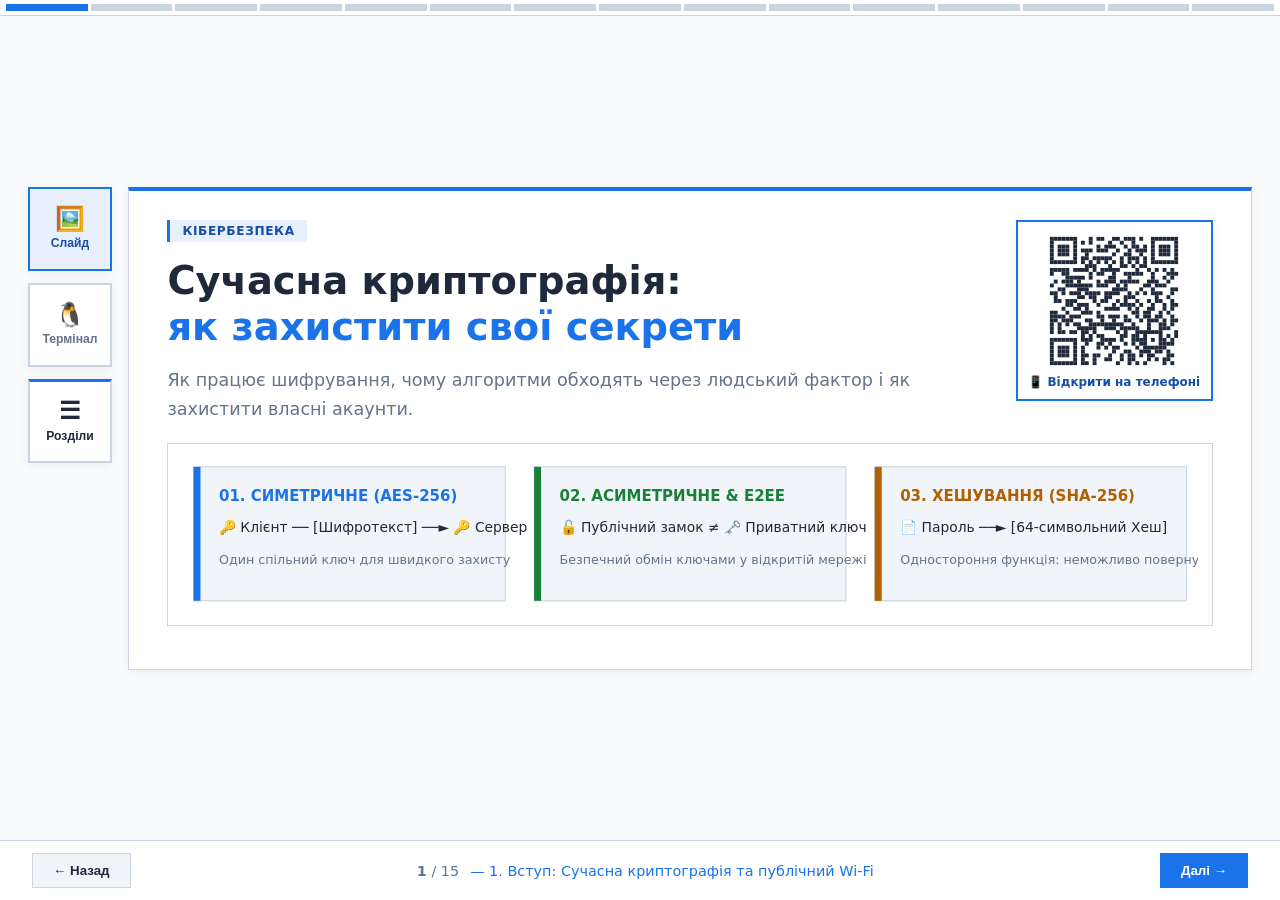
==== commit 096d864e: "Fixed design on mobile devices and added qr code" ====
--- a/index.html
+++ b/index.html
@@ -5,7 +5,7 @@
   <meta name="viewport" content="width=device-width, initial-scale=1.0" />
   <title>Сучасна криптографія</title>
   <link rel="icon" type="image/svg+xml" href="favicon.svg" />
-  <link rel="stylesheet" href="styles.css?v=26" />
+  <link rel="stylesheet" href="styles.css?v=32" />
 </head>
 <body>
   <!-- Мінімалістичний сегментований індикатор прогресу зверху (замість громіздкої панелі) -->
@@ -16,9 +16,566 @@
     <!-- СЛАЙД 0: Титульний + Візуальна карта -->
     <section class="slide active" data-index="0">
       <div class="slide-inner">
-        <div class="cyber-pill">КІБЕРБЕЗПЕКА</div>
-        <h1>Сучасна криптографія:<br><span class="gradient-text">як захистити свої секрети</span></h1>
-        <p class="subtitle">Як працює шифрування, чому алгоритми обходять через людський фактор і як захистити власні акаунти.</p>
+        <div class="hero-top-split">
+          <div class="hero-text-col">
+            <div class="cyber-pill">КІБЕРБЕЗПЕКА</div>
+            <h1>Сучасна криптографія:<br><span class="gradient-text">як захистити свої секрети</span></h1>
+            <p class="subtitle">Як працює шифрування, чому алгоритми обходять через людський фактор і як захистити власні акаунти.</p>
+          </div>
+          <a class="hero-qr-card" href="https://cpto-bakhmut-materials.github.io/cryptography-simplified/" target="_blank" rel="noopener" title="https://cpto-bakhmut-materials.github.io/cryptography-simplified/">
+            <svg class="hero-qr-svg" aria-label="QR-код посилання на лекцію"   viewBox="0 0 35 35" preserveAspectRatio="none" version="1.1" xmlns="http://www.w3.org/2000/svg">
+	<g id="QRcode">
+		<rect x="0" y="0" width="35" height="35" fill="#ffffff"/>
+		<g id="Pattern" transform="translate(1,1)">
+			<rect x="0" y="0" width="1" height="1" fill="#1E293B"/>
+			<rect x="1" y="0" width="1" height="1" fill="#1E293B"/>
+			<rect x="2" y="0" width="1" height="1" fill="#1E293B"/>
+			<rect x="3" y="0" width="1" height="1" fill="#1E293B"/>
+			<rect x="4" y="0" width="1" height="1" fill="#1E293B"/>
+			<rect x="5" y="0" width="1" height="1" fill="#1E293B"/>
+			<rect x="6" y="0" width="1" height="1" fill="#1E293B"/>
+			<rect x="10" y="0" width="1" height="1" fill="#1E293B"/>
+			<rect x="12" y="0" width="1" height="1" fill="#1E293B"/>
+			<rect x="13" y="0" width="1" height="1" fill="#1E293B"/>
+			<rect x="16" y="0" width="1" height="1" fill="#1E293B"/>
+			<rect x="17" y="0" width="1" height="1" fill="#1E293B"/>
+			<rect x="19" y="0" width="1" height="1" fill="#1E293B"/>
+			<rect x="20" y="0" width="1" height="1" fill="#1E293B"/>
+			<rect x="21" y="0" width="1" height="1" fill="#1E293B"/>
+			<rect x="23" y="0" width="1" height="1" fill="#1E293B"/>
+			<rect x="26" y="0" width="1" height="1" fill="#1E293B"/>
+			<rect x="27" y="0" width="1" height="1" fill="#1E293B"/>
+			<rect x="28" y="0" width="1" height="1" fill="#1E293B"/>
+			<rect x="29" y="0" width="1" height="1" fill="#1E293B"/>
+			<rect x="30" y="0" width="1" height="1" fill="#1E293B"/>
+			<rect x="31" y="0" width="1" height="1" fill="#1E293B"/>
+			<rect x="32" y="0" width="1" height="1" fill="#1E293B"/>
+			<rect x="0" y="1" width="1" height="1" fill="#1E293B"/>
+			<rect x="6" y="1" width="1" height="1" fill="#1E293B"/>
+			<rect x="8" y="1" width="1" height="1" fill="#1E293B"/>
+			<rect x="10" y="1" width="1" height="1" fill="#1E293B"/>
+			<rect x="15" y="1" width="1" height="1" fill="#1E293B"/>
+			<rect x="18" y="1" width="1" height="1" fill="#1E293B"/>
+			<rect x="21" y="1" width="1" height="1" fill="#1E293B"/>
+			<rect x="26" y="1" width="1" height="1" fill="#1E293B"/>
+			<rect x="32" y="1" width="1" height="1" fill="#1E293B"/>
+			<rect x="0" y="2" width="1" height="1" fill="#1E293B"/>
+			<rect x="2" y="2" width="1" height="1" fill="#1E293B"/>
+			<rect x="3" y="2" width="1" height="1" fill="#1E293B"/>
+			<rect x="4" y="2" width="1" height="1" fill="#1E293B"/>
+			<rect x="6" y="2" width="1" height="1" fill="#1E293B"/>
+			<rect x="12" y="2" width="1" height="1" fill="#1E293B"/>
+			<rect x="14" y="2" width="1" height="1" fill="#1E293B"/>
+			<rect x="15" y="2" width="1" height="1" fill="#1E293B"/>
+			<rect x="16" y="2" width="1" height="1" fill="#1E293B"/>
+			<rect x="19" y="2" width="1" height="1" fill="#1E293B"/>
+			<rect x="21" y="2" width="1" height="1" fill="#1E293B"/>
+			<rect x="22" y="2" width="1" height="1" fill="#1E293B"/>
+			<rect x="24" y="2" width="1" height="1" fill="#1E293B"/>
+			<rect x="26" y="2" width="1" height="1" fill="#1E293B"/>
+			<rect x="28" y="2" width="1" height="1" fill="#1E293B"/>
+			<rect x="29" y="2" width="1" height="1" fill="#1E293B"/>
+			<rect x="30" y="2" width="1" height="1" fill="#1E293B"/>
+			<rect x="32" y="2" width="1" height="1" fill="#1E293B"/>
+			<rect x="0" y="3" width="1" height="1" fill="#1E293B"/>
+			<rect x="2" y="3" width="1" height="1" fill="#1E293B"/>
+			<rect x="3" y="3" width="1" height="1" fill="#1E293B"/>
+			<rect x="4" y="3" width="1" height="1" fill="#1E293B"/>
+			<rect x="6" y="3" width="1" height="1" fill="#1E293B"/>
+			<rect x="8" y="3" width="1" height="1" fill="#1E293B"/>
+			<rect x="9" y="3" width="1" height="1" fill="#1E293B"/>
+			<rect x="10" y="3" width="1" height="1" fill="#1E293B"/>
+			<rect x="12" y="3" width="1" height="1" fill="#1E293B"/>
+			<rect x="13" y="3" width="1" height="1" fill="#1E293B"/>
+			<rect x="14" y="3" width="1" height="1" fill="#1E293B"/>
+			<rect x="17" y="3" width="1" height="1" fill="#1E293B"/>
+			<rect x="20" y="3" width="1" height="1" fill="#1E293B"/>
+			<rect x="22" y="3" width="1" height="1" fill="#1E293B"/>
+			<rect x="23" y="3" width="1" height="1" fill="#1E293B"/>
+			<rect x="24" y="3" width="1" height="1" fill="#1E293B"/>
+			<rect x="26" y="3" width="1" height="1" fill="#1E293B"/>
+			<rect x="28" y="3" width="1" height="1" fill="#1E293B"/>
+			<rect x="29" y="3" width="1" height="1" fill="#1E293B"/>
+			<rect x="30" y="3" width="1" height="1" fill="#1E293B"/>
+			<rect x="32" y="3" width="1" height="1" fill="#1E293B"/>
+			<rect x="0" y="4" width="1" height="1" fill="#1E293B"/>
+			<rect x="2" y="4" width="1" height="1" fill="#1E293B"/>
+			<rect x="3" y="4" width="1" height="1" fill="#1E293B"/>
+			<rect x="4" y="4" width="1" height="1" fill="#1E293B"/>
+			<rect x="6" y="4" width="1" height="1" fill="#1E293B"/>
+			<rect x="9" y="4" width="1" height="1" fill="#1E293B"/>
+			<rect x="16" y="4" width="1" height="1" fill="#1E293B"/>
+			<rect x="19" y="4" width="1" height="1" fill="#1E293B"/>
+			<rect x="20" y="4" width="1" height="1" fill="#1E293B"/>
+			<rect x="23" y="4" width="1" height="1" fill="#1E293B"/>
+			<rect x="26" y="4" width="1" height="1" fill="#1E293B"/>
+			<rect x="28" y="4" width="1" height="1" fill="#1E293B"/>
+			<rect x="29" y="4" width="1" height="1" fill="#1E293B"/>
+			<rect x="30" y="4" width="1" height="1" fill="#1E293B"/>
+			<rect x="32" y="4" width="1" height="1" fill="#1E293B"/>
+			<rect x="0" y="5" width="1" height="1" fill="#1E293B"/>
+			<rect x="6" y="5" width="1" height="1" fill="#1E293B"/>
+			<rect x="8" y="5" width="1" height="1" fill="#1E293B"/>
+			<rect x="9" y="5" width="1" height="1" fill="#1E293B"/>
+			<rect x="11" y="5" width="1" height="1" fill="#1E293B"/>
+			<rect x="12" y="5" width="1" height="1" fill="#1E293B"/>
+			<rect x="13" y="5" width="1" height="1" fill="#1E293B"/>
+			<rect x="14" y="5" width="1" height="1" fill="#1E293B"/>
+			<rect x="15" y="5" width="1" height="1" fill="#1E293B"/>
+			<rect x="18" y="5" width="1" height="1" fill="#1E293B"/>
+			<rect x="20" y="5" width="1" height="1" fill="#1E293B"/>
+			<rect x="21" y="5" width="1" height="1" fill="#1E293B"/>
+			<rect x="22" y="5" width="1" height="1" fill="#1E293B"/>
+			<rect x="24" y="5" width="1" height="1" fill="#1E293B"/>
+			<rect x="26" y="5" width="1" height="1" fill="#1E293B"/>
+			<rect x="32" y="5" width="1" height="1" fill="#1E293B"/>
+			<rect x="0" y="6" width="1" height="1" fill="#1E293B"/>
+			<rect x="1" y="6" width="1" height="1" fill="#1E293B"/>
+			<rect x="2" y="6" width="1" height="1" fill="#1E293B"/>
+			<rect x="3" y="6" width="1" height="1" fill="#1E293B"/>
+			<rect x="4" y="6" width="1" height="1" fill="#1E293B"/>
+			<rect x="5" y="6" width="1" height="1" fill="#1E293B"/>
+			<rect x="6" y="6" width="1" height="1" fill="#1E293B"/>
+			<rect x="8" y="6" width="1" height="1" fill="#1E293B"/>
+			<rect x="10" y="6" width="1" height="1" fill="#1E293B"/>
+			<rect x="12" y="6" width="1" height="1" fill="#1E293B"/>
+			<rect x="14" y="6" width="1" height="1" fill="#1E293B"/>
+			<rect x="16" y="6" width="1" height="1" fill="#1E293B"/>
+			<rect x="18" y="6" width="1" height="1" fill="#1E293B"/>
+			<rect x="20" y="6" width="1" height="1" fill="#1E293B"/>
+			<rect x="22" y="6" width="1" height="1" fill="#1E293B"/>
+			<rect x="24" y="6" width="1" height="1" fill="#1E293B"/>
+			<rect x="26" y="6" width="1" height="1" fill="#1E293B"/>
+			<rect x="27" y="6" width="1" height="1" fill="#1E293B"/>
+			<rect x="28" y="6" width="1" height="1" fill="#1E293B"/>
+			<rect x="29" y="6" width="1" height="1" fill="#1E293B"/>
+			<rect x="30" y="6" width="1" height="1" fill="#1E293B"/>
+			<rect x="31" y="6" width="1" height="1" fill="#1E293B"/>
+			<rect x="32" y="6" width="1" height="1" fill="#1E293B"/>
+			<rect x="9" y="7" width="1" height="1" fill="#1E293B"/>
+			<rect x="10" y="7" width="1" height="1" fill="#1E293B"/>
+			<rect x="11" y="7" width="1" height="1" fill="#1E293B"/>
+			<rect x="15" y="7" width="1" height="1" fill="#1E293B"/>
+			<rect x="18" y="7" width="1" height="1" fill="#1E293B"/>
+			<rect x="19" y="7" width="1" height="1" fill="#1E293B"/>
+			<rect x="21" y="7" width="1" height="1" fill="#1E293B"/>
+			<rect x="23" y="7" width="1" height="1" fill="#1E293B"/>
+			<rect x="24" y="7" width="1" height="1" fill="#1E293B"/>
+			<rect x="0" y="8" width="1" height="1" fill="#1E293B"/>
+			<rect x="1" y="8" width="1" height="1" fill="#1E293B"/>
+			<rect x="2" y="8" width="1" height="1" fill="#1E293B"/>
+			<rect x="3" y="8" width="1" height="1" fill="#1E293B"/>
+			<rect x="4" y="8" width="1" height="1" fill="#1E293B"/>
+			<rect x="6" y="8" width="1" height="1" fill="#1E293B"/>
+			<rect x="7" y="8" width="1" height="1" fill="#1E293B"/>
+			<rect x="8" y="8" width="1" height="1" fill="#1E293B"/>
+			<rect x="9" y="8" width="1" height="1" fill="#1E293B"/>
+			<rect x="11" y="8" width="1" height="1" fill="#1E293B"/>
+			<rect x="13" y="8" width="1" height="1" fill="#1E293B"/>
+			<rect x="14" y="8" width="1" height="1" fill="#1E293B"/>
+			<rect x="15" y="8" width="1" height="1" fill="#1E293B"/>
+			<rect x="16" y="8" width="1" height="1" fill="#1E293B"/>
+			<rect x="17" y="8" width="1" height="1" fill="#1E293B"/>
+			<rect x="22" y="8" width="1" height="1" fill="#1E293B"/>
+			<rect x="25" y="8" width="1" height="1" fill="#1E293B"/>
+			<rect x="27" y="8" width="1" height="1" fill="#1E293B"/>
+			<rect x="29" y="8" width="1" height="1" fill="#1E293B"/>
+			<rect x="31" y="8" width="1" height="1" fill="#1E293B"/>
+			<rect x="0" y="9" width="1" height="1" fill="#1E293B"/>
+			<rect x="3" y="9" width="1" height="1" fill="#1E293B"/>
+			<rect x="4" y="9" width="1" height="1" fill="#1E293B"/>
+			<rect x="10" y="9" width="1" height="1" fill="#1E293B"/>
+			<rect x="12" y="9" width="1" height="1" fill="#1E293B"/>
+			<rect x="13" y="9" width="1" height="1" fill="#1E293B"/>
+			<rect x="16" y="9" width="1" height="1" fill="#1E293B"/>
+			<rect x="19" y="9" width="1" height="1" fill="#1E293B"/>
+			<rect x="20" y="9" width="1" height="1" fill="#1E293B"/>
+			<rect x="21" y="9" width="1" height="1" fill="#1E293B"/>
+			<rect x="22" y="9" width="1" height="1" fill="#1E293B"/>
+			<rect x="23" y="9" width="1" height="1" fill="#1E293B"/>
+			<rect x="26" y="9" width="1" height="1" fill="#1E293B"/>
+			<rect x="30" y="9" width="1" height="1" fill="#1E293B"/>
+			<rect x="31" y="9" width="1" height="1" fill="#1E293B"/>
+			<rect x="32" y="9" width="1" height="1" fill="#1E293B"/>
+			<rect x="4" y="10" width="1" height="1" fill="#1E293B"/>
+			<rect x="5" y="10" width="1" height="1" fill="#1E293B"/>
+			<rect x="6" y="10" width="1" height="1" fill="#1E293B"/>
+			<rect x="7" y="10" width="1" height="1" fill="#1E293B"/>
+			<rect x="8" y="10" width="1" height="1" fill="#1E293B"/>
+			<rect x="10" y="10" width="1" height="1" fill="#1E293B"/>
+			<rect x="15" y="10" width="1" height="1" fill="#1E293B"/>
+			<rect x="16" y="10" width="1" height="1" fill="#1E293B"/>
+			<rect x="20" y="10" width="1" height="1" fill="#1E293B"/>
+			<rect x="26" y="10" width="1" height="1" fill="#1E293B"/>
+			<rect x="29" y="10" width="1" height="1" fill="#1E293B"/>
+			<rect x="31" y="10" width="1" height="1" fill="#1E293B"/>
+			<rect x="1" y="11" width="1" height="1" fill="#1E293B"/>
+			<rect x="3" y="11" width="1" height="1" fill="#1E293B"/>
+			<rect x="4" y="11" width="1" height="1" fill="#1E293B"/>
+			<rect x="5" y="11" width="1" height="1" fill="#1E293B"/>
+			<rect x="7" y="11" width="1" height="1" fill="#1E293B"/>
+			<rect x="12" y="11" width="1" height="1" fill="#1E293B"/>
+			<rect x="14" y="11" width="1" height="1" fill="#1E293B"/>
+			<rect x="15" y="11" width="1" height="1" fill="#1E293B"/>
+			<rect x="16" y="11" width="1" height="1" fill="#1E293B"/>
+			<rect x="18" y="11" width="1" height="1" fill="#1E293B"/>
+			<rect x="19" y="11" width="1" height="1" fill="#1E293B"/>
+			<rect x="20" y="11" width="1" height="1" fill="#1E293B"/>
+			<rect x="21" y="11" width="1" height="1" fill="#1E293B"/>
+			<rect x="22" y="11" width="1" height="1" fill="#1E293B"/>
+			<rect x="25" y="11" width="1" height="1" fill="#1E293B"/>
+			<rect x="26" y="11" width="1" height="1" fill="#1E293B"/>
+			<rect x="27" y="11" width="1" height="1" fill="#1E293B"/>
+			<rect x="30" y="11" width="1" height="1" fill="#1E293B"/>
+			<rect x="0" y="12" width="1" height="1" fill="#1E293B"/>
+			<rect x="4" y="12" width="1" height="1" fill="#1E293B"/>
+			<rect x="5" y="12" width="1" height="1" fill="#1E293B"/>
+			<rect x="6" y="12" width="1" height="1" fill="#1E293B"/>
+			<rect x="7" y="12" width="1" height="1" fill="#1E293B"/>
+			<rect x="8" y="12" width="1" height="1" fill="#1E293B"/>
+			<rect x="9" y="12" width="1" height="1" fill="#1E293B"/>
+			<rect x="10" y="12" width="1" height="1" fill="#1E293B"/>
+			<rect x="12" y="12" width="1" height="1" fill="#1E293B"/>
+			<rect x="13" y="12" width="1" height="1" fill="#1E293B"/>
+			<rect x="14" y="12" width="1" height="1" fill="#1E293B"/>
+			<rect x="17" y="12" width="1" height="1" fill="#1E293B"/>
+			<rect x="19" y="12" width="1" height="1" fill="#1E293B"/>
+			<rect x="24" y="12" width="1" height="1" fill="#1E293B"/>
+			<rect x="25" y="12" width="1" height="1" fill="#1E293B"/>
+			<rect x="27" y="12" width="1" height="1" fill="#1E293B"/>
+			<rect x="28" y="12" width="1" height="1" fill="#1E293B"/>
+			<rect x="29" y="12" width="1" height="1" fill="#1E293B"/>
+			<rect x="2" y="13" width="1" height="1" fill="#1E293B"/>
+			<rect x="3" y="13" width="1" height="1" fill="#1E293B"/>
+			<rect x="7" y="13" width="1" height="1" fill="#1E293B"/>
+			<rect x="8" y="13" width="1" height="1" fill="#1E293B"/>
+			<rect x="9" y="13" width="1" height="1" fill="#1E293B"/>
+			<rect x="16" y="13" width="1" height="1" fill="#1E293B"/>
+			<rect x="17" y="13" width="1" height="1" fill="#1E293B"/>
+			<rect x="18" y="13" width="1" height="1" fill="#1E293B"/>
+			<rect x="19" y="13" width="1" height="1" fill="#1E293B"/>
+			<rect x="23" y="13" width="1" height="1" fill="#1E293B"/>
+			<rect x="26" y="13" width="1" height="1" fill="#1E293B"/>
+			<rect x="31" y="13" width="1" height="1" fill="#1E293B"/>
+			<rect x="32" y="13" width="1" height="1" fill="#1E293B"/>
+			<rect x="0" y="14" width="1" height="1" fill="#1E293B"/>
+			<rect x="1" y="14" width="1" height="1" fill="#1E293B"/>
+			<rect x="3" y="14" width="1" height="1" fill="#1E293B"/>
+			<rect x="5" y="14" width="1" height="1" fill="#1E293B"/>
+			<rect x="6" y="14" width="1" height="1" fill="#1E293B"/>
+			<rect x="7" y="14" width="1" height="1" fill="#1E293B"/>
+			<rect x="9" y="14" width="1" height="1" fill="#1E293B"/>
+			<rect x="10" y="14" width="1" height="1" fill="#1E293B"/>
+			<rect x="11" y="14" width="1" height="1" fill="#1E293B"/>
+			<rect x="12" y="14" width="1" height="1" fill="#1E293B"/>
+			<rect x="14" y="14" width="1" height="1" fill="#1E293B"/>
+			<rect x="15" y="14" width="1" height="1" fill="#1E293B"/>
+			<rect x="16" y="14" width="1" height="1" fill="#1E293B"/>
+			<rect x="17" y="14" width="1" height="1" fill="#1E293B"/>
+			<rect x="20" y="14" width="1" height="1" fill="#1E293B"/>
+			<rect x="22" y="14" width="1" height="1" fill="#1E293B"/>
+			<rect x="24" y="14" width="1" height="1" fill="#1E293B"/>
+			<rect x="26" y="14" width="1" height="1" fill="#1E293B"/>
+			<rect x="27" y="14" width="1" height="1" fill="#1E293B"/>
+			<rect x="28" y="14" width="1" height="1" fill="#1E293B"/>
+			<rect x="31" y="14" width="1" height="1" fill="#1E293B"/>
+			<rect x="1" y="15" width="1" height="1" fill="#1E293B"/>
+			<rect x="7" y="15" width="1" height="1" fill="#1E293B"/>
+			<rect x="8" y="15" width="1" height="1" fill="#1E293B"/>
+			<rect x="10" y="15" width="1" height="1" fill="#1E293B"/>
+			<rect x="11" y="15" width="1" height="1" fill="#1E293B"/>
+			<rect x="14" y="15" width="1" height="1" fill="#1E293B"/>
+			<rect x="15" y="15" width="1" height="1" fill="#1E293B"/>
+			<rect x="19" y="15" width="1" height="1" fill="#1E293B"/>
+			<rect x="20" y="15" width="1" height="1" fill="#1E293B"/>
+			<rect x="21" y="15" width="1" height="1" fill="#1E293B"/>
+			<rect x="27" y="15" width="1" height="1" fill="#1E293B"/>
+			<rect x="30" y="15" width="1" height="1" fill="#1E293B"/>
+			<rect x="1" y="16" width="1" height="1" fill="#1E293B"/>
+			<rect x="2" y="16" width="1" height="1" fill="#1E293B"/>
+			<rect x="4" y="16" width="1" height="1" fill="#1E293B"/>
+			<rect x="5" y="16" width="1" height="1" fill="#1E293B"/>
+			<rect x="6" y="16" width="1" height="1" fill="#1E293B"/>
+			<rect x="11" y="16" width="1" height="1" fill="#1E293B"/>
+			<rect x="13" y="16" width="1" height="1" fill="#1E293B"/>
+			<rect x="14" y="16" width="1" height="1" fill="#1E293B"/>
+			<rect x="17" y="16" width="1" height="1" fill="#1E293B"/>
+			<rect x="19" y="16" width="1" height="1" fill="#1E293B"/>
+			<rect x="22" y="16" width="1" height="1" fill="#1E293B"/>
+			<rect x="25" y="16" width="1" height="1" fill="#1E293B"/>
+			<rect x="27" y="16" width="1" height="1" fill="#1E293B"/>
+			<rect x="28" y="16" width="1" height="1" fill="#1E293B"/>
+			<rect x="31" y="16" width="1" height="1" fill="#1E293B"/>
+			<rect x="4" y="17" width="1" height="1" fill="#1E293B"/>
+			<rect x="5" y="17" width="1" height="1" fill="#1E293B"/>
+			<rect x="7" y="17" width="1" height="1" fill="#1E293B"/>
+			<rect x="8" y="17" width="1" height="1" fill="#1E293B"/>
+			<rect x="9" y="17" width="1" height="1" fill="#1E293B"/>
+			<rect x="12" y="17" width="1" height="1" fill="#1E293B"/>
+			<rect x="16" y="17" width="1" height="1" fill="#1E293B"/>
+			<rect x="18" y="17" width="1" height="1" fill="#1E293B"/>
+			<rect x="19" y="17" width="1" height="1" fill="#1E293B"/>
+			<rect x="20" y="17" width="1" height="1" fill="#1E293B"/>
+			<rect x="21" y="17" width="1" height="1" fill="#1E293B"/>
+			<rect x="23" y="17" width="1" height="1" fill="#1E293B"/>
+			<rect x="26" y="17" width="1" height="1" fill="#1E293B"/>
+			<rect x="29" y="17" width="1" height="1" fill="#1E293B"/>
+			<rect x="31" y="17" width="1" height="1" fill="#1E293B"/>
+			<rect x="32" y="17" width="1" height="1" fill="#1E293B"/>
+			<rect x="3" y="18" width="1" height="1" fill="#1E293B"/>
+			<rect x="6" y="18" width="1" height="1" fill="#1E293B"/>
+			<rect x="7" y="18" width="1" height="1" fill="#1E293B"/>
+			<rect x="9" y="18" width="1" height="1" fill="#1E293B"/>
+			<rect x="14" y="18" width="1" height="1" fill="#1E293B"/>
+			<rect x="15" y="18" width="1" height="1" fill="#1E293B"/>
+			<rect x="16" y="18" width="1" height="1" fill="#1E293B"/>
+			<rect x="17" y="18" width="1" height="1" fill="#1E293B"/>
+			<rect x="20" y="18" width="1" height="1" fill="#1E293B"/>
+			<rect x="22" y="18" width="1" height="1" fill="#1E293B"/>
+			<rect x="25" y="18" width="1" height="1" fill="#1E293B"/>
+			<rect x="26" y="18" width="1" height="1" fill="#1E293B"/>
+			<rect x="29" y="18" width="1" height="1" fill="#1E293B"/>
+			<rect x="31" y="18" width="1" height="1" fill="#1E293B"/>
+			<rect x="0" y="19" width="1" height="1" fill="#1E293B"/>
+			<rect x="1" y="19" width="1" height="1" fill="#1E293B"/>
+			<rect x="4" y="19" width="1" height="1" fill="#1E293B"/>
+			<rect x="8" y="19" width="1" height="1" fill="#1E293B"/>
+			<rect x="9" y="19" width="1" height="1" fill="#1E293B"/>
+			<rect x="10" y="19" width="1" height="1" fill="#1E293B"/>
+			<rect x="12" y="19" width="1" height="1" fill="#1E293B"/>
+			<rect x="21" y="19" width="1" height="1" fill="#1E293B"/>
+			<rect x="22" y="19" width="1" height="1" fill="#1E293B"/>
+			<rect x="24" y="19" width="1" height="1" fill="#1E293B"/>
+			<rect x="25" y="19" width="1" height="1" fill="#1E293B"/>
+			<rect x="28" y="19" width="1" height="1" fill="#1E293B"/>
+			<rect x="30" y="19" width="1" height="1" fill="#1E293B"/>
+			<rect x="0" y="20" width="1" height="1" fill="#1E293B"/>
+			<rect x="1" y="20" width="1" height="1" fill="#1E293B"/>
+			<rect x="2" y="20" width="1" height="1" fill="#1E293B"/>
+			<rect x="3" y="20" width="1" height="1" fill="#1E293B"/>
+			<rect x="5" y="20" width="1" height="1" fill="#1E293B"/>
+			<rect x="6" y="20" width="1" height="1" fill="#1E293B"/>
+			<rect x="7" y="20" width="1" height="1" fill="#1E293B"/>
+			<rect x="12" y="20" width="1" height="1" fill="#1E293B"/>
+			<rect x="13" y="20" width="1" height="1" fill="#1E293B"/>
+			<rect x="15" y="20" width="1" height="1" fill="#1E293B"/>
+			<rect x="16" y="20" width="1" height="1" fill="#1E293B"/>
+			<rect x="17" y="20" width="1" height="1" fill="#1E293B"/>
+			<rect x="19" y="20" width="1" height="1" fill="#1E293B"/>
+			<rect x="22" y="20" width="1" height="1" fill="#1E293B"/>
+			<rect x="24" y="20" width="1" height="1" fill="#1E293B"/>
+			<rect x="25" y="20" width="1" height="1" fill="#1E293B"/>
+			<rect x="27" y="20" width="1" height="1" fill="#1E293B"/>
+			<rect x="28" y="20" width="1" height="1" fill="#1E293B"/>
+			<rect x="31" y="20" width="1" height="1" fill="#1E293B"/>
+			<rect x="0" y="21" width="1" height="1" fill="#1E293B"/>
+			<rect x="1" y="21" width="1" height="1" fill="#1E293B"/>
+			<rect x="3" y="21" width="1" height="1" fill="#1E293B"/>
+			<rect x="4" y="21" width="1" height="1" fill="#1E293B"/>
+			<rect x="5" y="21" width="1" height="1" fill="#1E293B"/>
+			<rect x="9" y="21" width="1" height="1" fill="#1E293B"/>
+			<rect x="10" y="21" width="1" height="1" fill="#1E293B"/>
+			<rect x="13" y="21" width="1" height="1" fill="#1E293B"/>
+			<rect x="16" y="21" width="1" height="1" fill="#1E293B"/>
+			<rect x="19" y="21" width="1" height="1" fill="#1E293B"/>
+			<rect x="20" y="21" width="1" height="1" fill="#1E293B"/>
+			<rect x="23" y="21" width="1" height="1" fill="#1E293B"/>
+			<rect x="25" y="21" width="1" height="1" fill="#1E293B"/>
+			<rect x="26" y="21" width="1" height="1" fill="#1E293B"/>
+			<rect x="27" y="21" width="1" height="1" fill="#1E293B"/>
+			<rect x="29" y="21" width="1" height="1" fill="#1E293B"/>
+			<rect x="31" y="21" width="1" height="1" fill="#1E293B"/>
+			<rect x="32" y="21" width="1" height="1" fill="#1E293B"/>
+			<rect x="0" y="22" width="1" height="1" fill="#1E293B"/>
+			<rect x="2" y="22" width="1" height="1" fill="#1E293B"/>
+			<rect x="4" y="22" width="1" height="1" fill="#1E293B"/>
+			<rect x="6" y="22" width="1" height="1" fill="#1E293B"/>
+			<rect x="7" y="22" width="1" height="1" fill="#1E293B"/>
+			<rect x="10" y="22" width="1" height="1" fill="#1E293B"/>
+			<rect x="11" y="22" width="1" height="1" fill="#1E293B"/>
+			<rect x="12" y="22" width="1" height="1" fill="#1E293B"/>
+			<rect x="13" y="22" width="1" height="1" fill="#1E293B"/>
+			<rect x="14" y="22" width="1" height="1" fill="#1E293B"/>
+			<rect x="15" y="22" width="1" height="1" fill="#1E293B"/>
+			<rect x="16" y="22" width="1" height="1" fill="#1E293B"/>
+			<rect x="17" y="22" width="1" height="1" fill="#1E293B"/>
+			<rect x="18" y="22" width="1" height="1" fill="#1E293B"/>
+			<rect x="21" y="22" width="1" height="1" fill="#1E293B"/>
+			<rect x="25" y="22" width="1" height="1" fill="#1E293B"/>
+			<rect x="28" y="22" width="1" height="1" fill="#1E293B"/>
+			<rect x="29" y="22" width="1" height="1" fill="#1E293B"/>
+			<rect x="31" y="22" width="1" height="1" fill="#1E293B"/>
+			<rect x="0" y="23" width="1" height="1" fill="#1E293B"/>
+			<rect x="2" y="23" width="1" height="1" fill="#1E293B"/>
+			<rect x="7" y="23" width="1" height="1" fill="#1E293B"/>
+			<rect x="8" y="23" width="1" height="1" fill="#1E293B"/>
+			<rect x="9" y="23" width="1" height="1" fill="#1E293B"/>
+			<rect x="10" y="23" width="1" height="1" fill="#1E293B"/>
+			<rect x="11" y="23" width="1" height="1" fill="#1E293B"/>
+			<rect x="14" y="23" width="1" height="1" fill="#1E293B"/>
+			<rect x="15" y="23" width="1" height="1" fill="#1E293B"/>
+			<rect x="16" y="23" width="1" height="1" fill="#1E293B"/>
+			<rect x="18" y="23" width="1" height="1" fill="#1E293B"/>
+			<rect x="19" y="23" width="1" height="1" fill="#1E293B"/>
+			<rect x="20" y="23" width="1" height="1" fill="#1E293B"/>
+			<rect x="21" y="23" width="1" height="1" fill="#1E293B"/>
+			<rect x="22" y="23" width="1" height="1" fill="#1E293B"/>
+			<rect x="25" y="23" width="1" height="1" fill="#1E293B"/>
+			<rect x="28" y="23" width="1" height="1" fill="#1E293B"/>
+			<rect x="29" y="23" width="1" height="1" fill="#1E293B"/>
+			<rect x="30" y="23" width="1" height="1" fill="#1E293B"/>
+			<rect x="0" y="24" width="1" height="1" fill="#1E293B"/>
+			<rect x="2" y="24" width="1" height="1" fill="#1E293B"/>
+			<rect x="3" y="24" width="1" height="1" fill="#1E293B"/>
+			<rect x="5" y="24" width="1" height="1" fill="#1E293B"/>
+			<rect x="6" y="24" width="1" height="1" fill="#1E293B"/>
+			<rect x="8" y="24" width="1" height="1" fill="#1E293B"/>
+			<rect x="9" y="24" width="1" height="1" fill="#1E293B"/>
+			<rect x="11" y="24" width="1" height="1" fill="#1E293B"/>
+			<rect x="17" y="24" width="1" height="1" fill="#1E293B"/>
+			<rect x="19" y="24" width="1" height="1" fill="#1E293B"/>
+			<rect x="22" y="24" width="1" height="1" fill="#1E293B"/>
+			<rect x="23" y="24" width="1" height="1" fill="#1E293B"/>
+			<rect x="24" y="24" width="1" height="1" fill="#1E293B"/>
+			<rect x="25" y="24" width="1" height="1" fill="#1E293B"/>
+			<rect x="26" y="24" width="1" height="1" fill="#1E293B"/>
+			<rect x="27" y="24" width="1" height="1" fill="#1E293B"/>
+			<rect x="28" y="24" width="1" height="1" fill="#1E293B"/>
+			<rect x="32" y="24" width="1" height="1" fill="#1E293B"/>
+			<rect x="8" y="25" width="1" height="1" fill="#1E293B"/>
+			<rect x="10" y="25" width="1" height="1" fill="#1E293B"/>
+			<rect x="12" y="25" width="1" height="1" fill="#1E293B"/>
+			<rect x="13" y="25" width="1" height="1" fill="#1E293B"/>
+			<rect x="18" y="25" width="1" height="1" fill="#1E293B"/>
+			<rect x="19" y="25" width="1" height="1" fill="#1E293B"/>
+			<rect x="21" y="25" width="1" height="1" fill="#1E293B"/>
+			<rect x="22" y="25" width="1" height="1" fill="#1E293B"/>
+			<rect x="24" y="25" width="1" height="1" fill="#1E293B"/>
+			<rect x="28" y="25" width="1" height="1" fill="#1E293B"/>
+			<rect x="30" y="25" width="1" height="1" fill="#1E293B"/>
+			<rect x="32" y="25" width="1" height="1" fill="#1E293B"/>
+			<rect x="0" y="26" width="1" height="1" fill="#1E293B"/>
+			<rect x="1" y="26" width="1" height="1" fill="#1E293B"/>
+			<rect x="2" y="26" width="1" height="1" fill="#1E293B"/>
+			<rect x="3" y="26" width="1" height="1" fill="#1E293B"/>
+			<rect x="4" y="26" width="1" height="1" fill="#1E293B"/>
+			<rect x="5" y="26" width="1" height="1" fill="#1E293B"/>
+			<rect x="6" y="26" width="1" height="1" fill="#1E293B"/>
+			<rect x="8" y="26" width="1" height="1" fill="#1E293B"/>
+			<rect x="9" y="26" width="1" height="1" fill="#1E293B"/>
+			<rect x="10" y="26" width="1" height="1" fill="#1E293B"/>
+			<rect x="13" y="26" width="1" height="1" fill="#1E293B"/>
+			<rect x="14" y="26" width="1" height="1" fill="#1E293B"/>
+			<rect x="15" y="26" width="1" height="1" fill="#1E293B"/>
+			<rect x="16" y="26" width="1" height="1" fill="#1E293B"/>
+			<rect x="18" y="26" width="1" height="1" fill="#1E293B"/>
+			<rect x="21" y="26" width="1" height="1" fill="#1E293B"/>
+			<rect x="22" y="26" width="1" height="1" fill="#1E293B"/>
+			<rect x="23" y="26" width="1" height="1" fill="#1E293B"/>
+			<rect x="24" y="26" width="1" height="1" fill="#1E293B"/>
+			<rect x="26" y="26" width="1" height="1" fill="#1E293B"/>
+			<rect x="28" y="26" width="1" height="1" fill="#1E293B"/>
+			<rect x="29" y="26" width="1" height="1" fill="#1E293B"/>
+			<rect x="31" y="26" width="1" height="1" fill="#1E293B"/>
+			<rect x="0" y="27" width="1" height="1" fill="#1E293B"/>
+			<rect x="6" y="27" width="1" height="1" fill="#1E293B"/>
+			<rect x="9" y="27" width="1" height="1" fill="#1E293B"/>
+			<rect x="12" y="27" width="1" height="1" fill="#1E293B"/>
+			<rect x="13" y="27" width="1" height="1" fill="#1E293B"/>
+			<rect x="15" y="27" width="1" height="1" fill="#1E293B"/>
+			<rect x="19" y="27" width="1" height="1" fill="#1E293B"/>
+			<rect x="21" y="27" width="1" height="1" fill="#1E293B"/>
+			<rect x="23" y="27" width="1" height="1" fill="#1E293B"/>
+			<rect x="24" y="27" width="1" height="1" fill="#1E293B"/>
+			<rect x="28" y="27" width="1" height="1" fill="#1E293B"/>
+			<rect x="29" y="27" width="1" height="1" fill="#1E293B"/>
+			<rect x="30" y="27" width="1" height="1" fill="#1E293B"/>
+			<rect x="31" y="27" width="1" height="1" fill="#1E293B"/>
+			<rect x="0" y="28" width="1" height="1" fill="#1E293B"/>
+			<rect x="2" y="28" width="1" height="1" fill="#1E293B"/>
+			<rect x="3" y="28" width="1" height="1" fill="#1E293B"/>
+			<rect x="4" y="28" width="1" height="1" fill="#1E293B"/>
+			<rect x="6" y="28" width="1" height="1" fill="#1E293B"/>
+			<rect x="8" y="28" width="1" height="1" fill="#1E293B"/>
+			<rect x="12" y="28" width="1" height="1" fill="#1E293B"/>
+			<rect x="14" y="28" width="1" height="1" fill="#1E293B"/>
+			<rect x="16" y="28" width="1" height="1" fill="#1E293B"/>
+			<rect x="17" y="28" width="1" height="1" fill="#1E293B"/>
+			<rect x="22" y="28" width="1" height="1" fill="#1E293B"/>
+			<rect x="24" y="28" width="1" height="1" fill="#1E293B"/>
+			<rect x="25" y="28" width="1" height="1" fill="#1E293B"/>
+			<rect x="26" y="28" width="1" height="1" fill="#1E293B"/>
+			<rect x="27" y="28" width="1" height="1" fill="#1E293B"/>
+			<rect x="28" y="28" width="1" height="1" fill="#1E293B"/>
+			<rect x="29" y="28" width="1" height="1" fill="#1E293B"/>
+			<rect x="0" y="29" width="1" height="1" fill="#1E293B"/>
+			<rect x="2" y="29" width="1" height="1" fill="#1E293B"/>
+			<rect x="3" y="29" width="1" height="1" fill="#1E293B"/>
+			<rect x="4" y="29" width="1" height="1" fill="#1E293B"/>
+			<rect x="6" y="29" width="1" height="1" fill="#1E293B"/>
+			<rect x="8" y="29" width="1" height="1" fill="#1E293B"/>
+			<rect x="16" y="29" width="1" height="1" fill="#1E293B"/>
+			<rect x="19" y="29" width="1" height="1" fill="#1E293B"/>
+			<rect x="20" y="29" width="1" height="1" fill="#1E293B"/>
+			<rect x="23" y="29" width="1" height="1" fill="#1E293B"/>
+			<rect x="24" y="29" width="1" height="1" fill="#1E293B"/>
+			<rect x="25" y="29" width="1" height="1" fill="#1E293B"/>
+			<rect x="27" y="29" width="1" height="1" fill="#1E293B"/>
+			<rect x="28" y="29" width="1" height="1" fill="#1E293B"/>
+			<rect x="30" y="29" width="1" height="1" fill="#1E293B"/>
+			<rect x="0" y="30" width="1" height="1" fill="#1E293B"/>
+			<rect x="2" y="30" width="1" height="1" fill="#1E293B"/>
+			<rect x="3" y="30" width="1" height="1" fill="#1E293B"/>
+			<rect x="4" y="30" width="1" height="1" fill="#1E293B"/>
+			<rect x="6" y="30" width="1" height="1" fill="#1E293B"/>
+			<rect x="8" y="30" width="1" height="1" fill="#1E293B"/>
+			<rect x="9" y="30" width="1" height="1" fill="#1E293B"/>
+			<rect x="11" y="30" width="1" height="1" fill="#1E293B"/>
+			<rect x="12" y="30" width="1" height="1" fill="#1E293B"/>
+			<rect x="15" y="30" width="1" height="1" fill="#1E293B"/>
+			<rect x="18" y="30" width="1" height="1" fill="#1E293B"/>
+			<rect x="20" y="30" width="1" height="1" fill="#1E293B"/>
+			<rect x="21" y="30" width="1" height="1" fill="#1E293B"/>
+			<rect x="23" y="30" width="1" height="1" fill="#1E293B"/>
+			<rect x="25" y="30" width="1" height="1" fill="#1E293B"/>
+			<rect x="26" y="30" width="1" height="1" fill="#1E293B"/>
+			<rect x="30" y="30" width="1" height="1" fill="#1E293B"/>
+			<rect x="31" y="30" width="1" height="1" fill="#1E293B"/>
+			<rect x="0" y="31" width="1" height="1" fill="#1E293B"/>
+			<rect x="6" y="31" width="1" height="1" fill="#1E293B"/>
+			<rect x="8" y="31" width="1" height="1" fill="#1E293B"/>
+			<rect x="11" y="31" width="1" height="1" fill="#1E293B"/>
+			<rect x="14" y="31" width="1" height="1" fill="#1E293B"/>
+			<rect x="15" y="31" width="1" height="1" fill="#1E293B"/>
+			<rect x="18" y="31" width="1" height="1" fill="#1E293B"/>
+			<rect x="20" y="31" width="1" height="1" fill="#1E293B"/>
+			<rect x="21" y="31" width="1" height="1" fill="#1E293B"/>
+			<rect x="25" y="31" width="1" height="1" fill="#1E293B"/>
+			<rect x="27" y="31" width="1" height="1" fill="#1E293B"/>
+			<rect x="29" y="31" width="1" height="1" fill="#1E293B"/>
+			<rect x="30" y="31" width="1" height="1" fill="#1E293B"/>
+			<rect x="0" y="32" width="1" height="1" fill="#1E293B"/>
+			<rect x="1" y="32" width="1" height="1" fill="#1E293B"/>
+			<rect x="2" y="32" width="1" height="1" fill="#1E293B"/>
+			<rect x="3" y="32" width="1" height="1" fill="#1E293B"/>
+			<rect x="4" y="32" width="1" height="1" fill="#1E293B"/>
+			<rect x="5" y="32" width="1" height="1" fill="#1E293B"/>
+			<rect x="6" y="32" width="1" height="1" fill="#1E293B"/>
+			<rect x="8" y="32" width="1" height="1" fill="#1E293B"/>
+			<rect x="9" y="32" width="1" height="1" fill="#1E293B"/>
+			<rect x="11" y="32" width="1" height="1" fill="#1E293B"/>
+			<rect x="17" y="32" width="1" height="1" fill="#1E293B"/>
+			<rect x="20" y="32" width="1" height="1" fill="#1E293B"/>
+			<rect x="22" y="32" width="1" height="1" fill="#1E293B"/>
+			<rect x="24" y="32" width="1" height="1" fill="#1E293B"/>
+			<rect x="29" y="32" width="1" height="1" fill="#1E293B"/>
+			<rect x="31" y="32" width="1" height="1" fill="#1E293B"/>
+		</g>
+	</g>
+</svg>
+            <span class="hero-qr-caption">📱 Відкрити на телефоні</span>
+          </a>
+        </div>
 
         <!-- Схема: 3 стовпи криптографії -->
         <div class="slide-svg-wrap">
@@ -1032,15 +1589,15 @@
     <div class="drawer-content" id="speakerNoteContent"></div>
   </aside>
 
-  <footer class="bottom-nav">
-    <button class="nav-btn" id="prevBtn" onclick="prevSlide()">← Назад</button>
-    <div class="slide-counter">
+  <footer class="bottom-nav" id="bottomNav">
+    <button class="nav-btn" id="prevBtn" onclick="prevSlide()" aria-label="Попередній слайд"><span class="nav-btn-arrow">←</span><span class="nav-btn-label"> Назад</span></button>
+    <div class="slide-counter" id="slideCounter">
       <strong id="currentSlideNum">1</strong> / <span id="totalSlidesNum">15</span>
       <span class="slide-title-hint" id="currentSlideHint"></span>
     </div>
-    <button class="nav-btn nav-btn-primary" id="nextBtn" onclick="nextSlide()">Далі →</button>
+    <button class="nav-btn nav-btn-primary" id="nextBtn" onclick="nextSlide()" aria-label="Наступний слайд"><span class="nav-btn-label">Далі </span><span class="nav-btn-arrow">→</span></button>
   </footer>
 
-  <script src="app.js?v=26"></script>
+  <script src="app.js?v=32"></script>
 </body>
 </html>
--- a/styles.css
+++ b/styles.css
@@ -219,13 +219,14 @@
   display: flex;
   align-items: center;
   justify-content: center;
-  padding: 1.5rem 2rem;
+  padding: 1.25rem 1.75rem;
+  width: 100%;
 }
 
 .slide {
   display: none;
   width: 100%;
-  max-width: 1180px;
+  max-width: 1260px;
   animation: mdFade 0.2s ease;
 }
 
@@ -293,6 +294,7 @@
 
 .slide-pane-viewport {
   flex: 1;
+  width: 100%;
   min-width: 0;
 }
 
@@ -305,12 +307,14 @@
   background: var(--md-surface);
   border: 1px solid var(--md-outline);
   border-top: 4px solid var(--md-primary);
-  padding: 2.5rem 3rem;
+  padding: 1.85rem 2.4rem;
   box-shadow: var(--md-shadow);
+  width: 100%;
 }
 
 .cyber-pill, .section-tag, .badge-demo {
   display: inline-block;
+  align-self: flex-start;
   font-size: 0.76rem;
   font-weight: 700;
   text-transform: uppercase;
@@ -361,12 +365,12 @@
   display: grid;
   grid-template-columns: 1fr 1fr;
   gap: 1.25rem;
-  margin-bottom: 1.25rem;
+  margin-bottom: 1rem;
 }
 
 .hook-card, .comp-box, .card, .concept-card, .rule-card, .warn-card {
   background: var(--md-surface-tonal);
-  padding: 1.5rem;
+  padding: 1.35rem 1.5rem;
   border: 1px solid var(--md-outline);
 }
 
@@ -462,7 +466,7 @@
   display: flex;
   align-items: center;
   justify-content: space-between;
-  margin-bottom: 1.5rem;
+  margin-bottom: 0.75rem;
   gap: 1rem;
   flex-wrap: wrap;
 }
@@ -1058,6 +1062,7 @@
   display: flex;
   align-items: center;
   justify-content: space-between;
+  gap: 1rem;
   padding: 0.75rem 2rem;
   background: var(--md-surface);
   border-top: 1px solid var(--md-outline);
@@ -1070,6 +1075,8 @@
   padding: 0.55rem 1.25rem;
   font-weight: 600;
   cursor: pointer;
+  white-space: nowrap;
+  flex-shrink: 0;
 }
 
 .nav-btn-primary {
@@ -1078,14 +1085,49 @@
   color: #fff;
 }
 
-.slide-counter { font-size: 0.9rem; color: var(--md-text-secondary); }
-.slide-title-hint { margin-left: 0.4rem; color: var(--md-primary); font-weight: 500; }
+.slide-counter {
+  flex: 1;
+  min-width: 0;
+  text-align: center;
+  white-space: nowrap;
+  overflow: hidden;
+  font-size: 0.9rem;
+  color: var(--md-text-secondary);
+}
+
+.slide-title-hint {
+  margin-left: 0.4rem;
+  color: var(--md-primary);
+  font-weight: 500;
+}
+
+/* Компактний режим нижньої панелі (коли центральний текст не вміщується в 1 рядок без переносу) */
+.bottom-nav.compact {
+  padding: 0.55rem 1rem;
+}
+
+.bottom-nav.compact .slide-title-hint {
+  display: none;
+}
+
+.bottom-nav.compact .nav-btn-label {
+  display: none;
+}
+
+.bottom-nav.compact .nav-btn {
+  padding: 0.5rem 0.95rem;
+  font-size: 1.05rem;
+  line-height: 1;
+}
 
 .slide-svg-wrap {
-  margin: 0.85rem 0 1.25rem;
+  margin: 0.45rem 0 0.85rem;
   border: 1px solid var(--md-outline);
   background: #FFFFFF;
-  padding: 0.75rem;
+  padding: 0.6rem 0.85rem;
+  display: flex;
+  align-items: center;
+  justify-content: center;
 }
 
 .slide-svg {
@@ -1254,11 +1296,12 @@
 
 @media (max-width: 900px) {
   .stage {
-    padding: 0.75rem;
+    padding: 0.6rem;
   }
   .slide-pane-layout {
     flex-direction: column;
-    gap: 0.65rem;
+    align-items: stretch;
+    gap: 0.55rem;
   }
   .slide-pane-btns {
     flex-direction: row;
@@ -1268,15 +1311,19 @@
   .pane-switch-btn {
     flex: 1;
     width: auto;
-    height: 52px;
+    height: 46px;
     flex-direction: row;
     gap: 0.45rem;
   }
   .slide-inner {
-    padding: 1.25rem 1.1rem;
-  }
-  h1 { font-size: 1.65rem; }
-  h2 { font-size: 1.35rem; }
+    padding: 1rem 1.1rem;
+    width: 100%;
+  }
+  h1 { font-size: 1.6rem; }
+  h2 { font-size: 1.3rem; }
+}
+
+@media (max-width: 680px) {
   .hook-cards, .comparison-grid, .demo-grid-2, .concept-cards-2, .dh-stage, .chat-sim-grid, .warning-cards-3, .key-rules-grid {
     grid-template-columns: 1fr;
   }
@@ -1382,9 +1429,129 @@
   color: var(--md-success);
 }
 
-@media (max-width: 900px) {
+@media (max-width: 680px) {
   .dh-usage-grid {
-    grid-template-columns: 1fr;
+    grid-template-columns: 1fr !important;
+  }
+}
+
+/* Адаптація під невисокі широкоформатні екрани (ноутбуки 1366x768, 1536x864 та горизонтальний режим) */
+@media (max-height: 860px) and (min-width: 901px) {
+  .stage {
+    padding: 0.55rem 1rem;
+  }
+  .slide-inner {
+    padding: 0.95rem 1.5rem;
+  }
+  .cyber-pill, .section-tag, .badge-demo {
+    margin-bottom: 0.35rem;
+    padding: 0.18rem 0.6rem;
+    font-size: 0.72rem;
+  }
+  h1 {
+    font-size: 1.9rem;
+    margin-bottom: 0.5rem;
+  }
+  h2 {
+    font-size: 1.38rem;
+    margin-bottom: 0.35rem;
+  }
+  .subtitle, .lead {
+    font-size: 0.96rem;
+    margin-bottom: 0.65rem;
+  }
+  .demo-header {
+    margin-bottom: 0.45rem;
+  }
+  .slide-svg-wrap {
+    margin: 0.25rem 0 0.55rem;
+    padding: 0.4rem 0.65rem;
+  }
+  .slide-svg {
+    max-height: 115px;
+  }
+  .slide[data-index="7"] .slide-svg {
+    max-height: 145px;
+  }
+  .slide[data-index="13"] .slide-svg {
+    max-height: 115px;
+  }
+  .slide[data-index="0"] .slide-svg,
+  .slide[data-index="1"] .slide-svg,
+  .slide[data-index="4"] .slide-svg,
+  .slide[data-index="11"] .slide-svg {
+    max-height: 52vh;
+  }
+  .comparison-grid, .demo-grid-2, .concept-cards-2, .key-rules-grid {
+    gap: 0.85rem;
+    margin-bottom: 0.55rem;
+  }
+  .hook-card, .comp-box, .card, .concept-card, .rule-card, .warn-card, .dh-column, .chat-node {
+    padding: 0.8rem 1rem;
+  }
+  .field-label {
+    margin: 0.4rem 0 0.2rem;
+    font-size: 0.8rem;
+  }
+  .cyber-input {
+    padding: 0.45rem 0.75rem;
+    font-size: 0.88rem;
+  }
+  .hash-box {
+    padding: 0.45rem 0.65rem;
+    font-size: 0.8rem;
+  }
+  .crack-time-panel {
+    padding: 0.55rem 0.75rem;
+    margin-bottom: 0.4rem;
+  }
+  .dh-usage-box {
+    margin-top: 0.45rem;
+    padding: 0.55rem 0.8rem;
+  }
+  .dh-usage-step {
+    padding: 0.45rem 0.6rem;
+  }
+  .tier-list, .checklist-interactive {
+    gap: 0.45rem;
+  }
+  .tier-item, .check-row {
+    padding: 0.6rem 0.9rem;
+  }
+  .color-step {
+    padding: 0.25rem 0;
+    font-size: 0.8rem;
+  }
+  .final-key-box {
+    padding: 0.4rem 0.5rem;
+    margin-top: 0.3rem;
+  }
+  .dh-key-result {
+    padding: 0.32rem 0.5rem;
+    font-size: 0.85rem;
+  }
+  .dh-usage-header {
+    margin-bottom: 0.35rem;
+    font-size: 0.78rem;
+  }
+  .dh-usage-header strong {
+    font-size: 0.82rem;
+  }
+  .cipher-output {
+    padding: 0.5rem 0.75rem;
+    font-size: 0.86rem;
+    margin-bottom: 0.45rem;
+  }
+  .decrypt-status {
+    margin-top: 0.35rem;
+    padding: 0.45rem 0.75rem;
+    font-size: 0.82rem;
+  }
+  .cta-row {
+    margin-top: 0.45rem;
+  }
+  .bottom-nav {
+    padding: 0.4rem 1.5rem;
   }
 }
 .toast-section-btn {
@@ -1437,4 +1604,63 @@
   background: var(--md-primary);
   color: #FFFFFF;
   border-color: var(--md-primary);
-}+}
+/* Титульний слайд: QR-код збоку */
+.hero-top-split {
+  display: flex;
+  align-items: flex-start;
+  justify-content: space-between;
+  gap: 1.75rem;
+  margin-bottom: 1.25rem;
+}
+
+.hero-text-col {
+  flex: 1;
+  min-width: 0;
+}
+
+.hero-text-col .subtitle {
+  margin-bottom: 0;
+}
+
+.hero-qr-card {
+  display: flex;
+  flex-direction: column;
+  align-items: center;
+  gap: 0.4rem;
+  padding: 0.65rem;
+  background: var(--md-surface);
+  border: 2px solid var(--md-primary);
+  box-shadow: var(--md-shadow);
+  text-decoration: none;
+  flex-shrink: 0;
+  transition: transform 0.15s ease, border-color 0.15s ease;
+}
+
+.hero-qr-card:hover {
+  background: var(--md-primary-container);
+}
+
+.hero-qr-svg {
+  width: 136px;
+  height: 136px;
+  display: block;
+}
+
+.hero-qr-caption {
+  font-size: 0.75rem;
+  font-weight: 700;
+  color: var(--md-on-primary-container);
+  text-align: center;
+  white-space: nowrap;
+}
+
+@media (max-width: 680px) {
+  .hero-top-split {
+    flex-direction: column;
+    align-items: stretch;
+  }
+  .hero-qr-card {
+    align-self: flex-start;
+  }
+}
